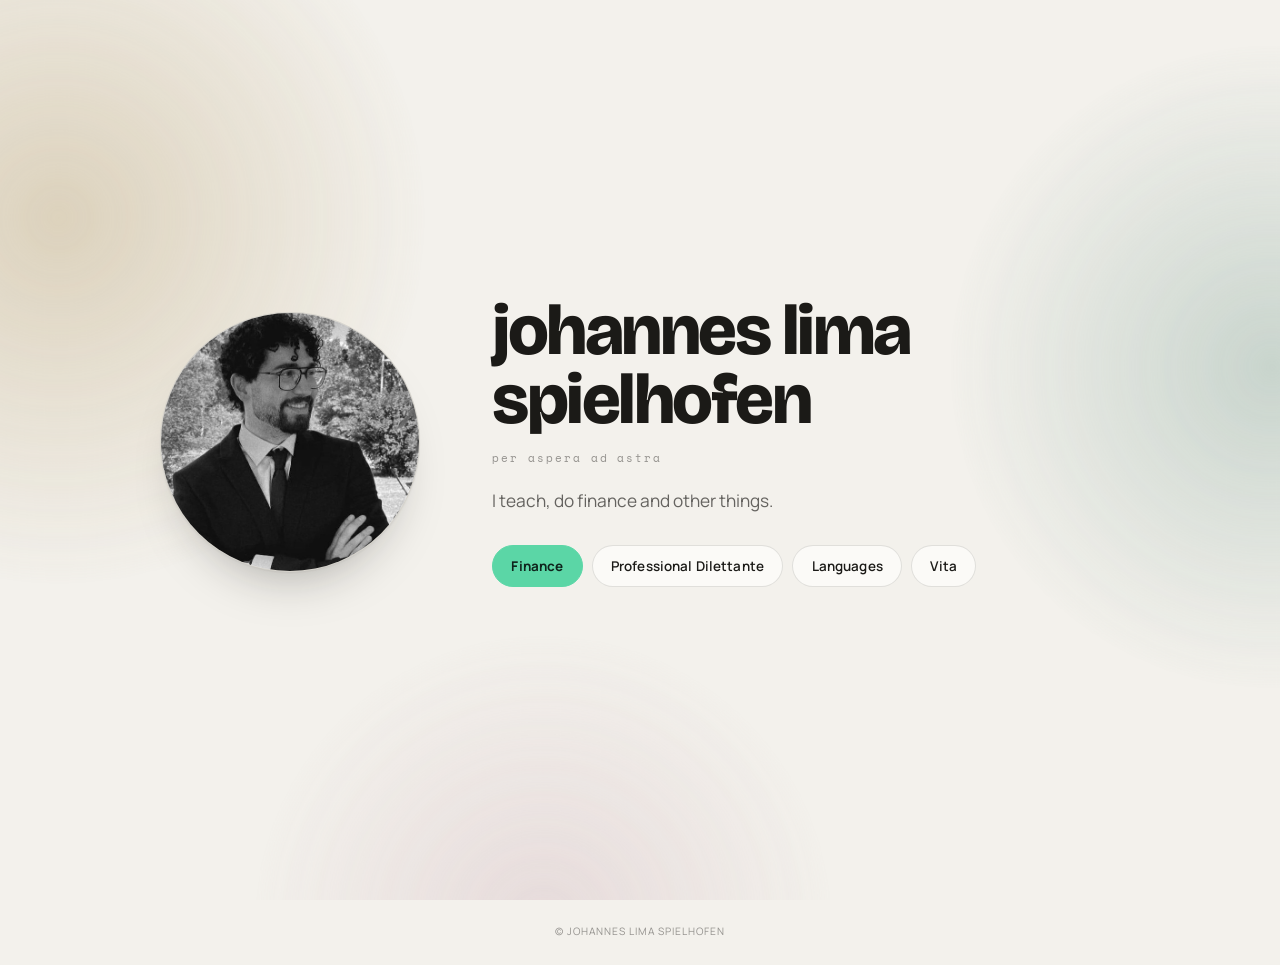
==== index.html @ 3902acfd "Version query on css/js so browsers do not serve a stale stylesheet Co-Authored-By: Claude Fable 5.1" ====
<!DOCTYPE html>
<html lang="en">
<head>
  <meta charset="UTF-8">
  <meta name="viewport" content="width=device-width, initial-scale=1.0">
  <title>Johannes Lima Spielhofen</title>
  <meta name="description" content="Johannes Lima Spielhofen — teacher, investor, translator. Live market stress monitor, current holdings, languages and CV.">
  <meta name="theme-color" content="#f3f1ec">
  <link rel="preconnect" href="https://fonts.googleapis.com">
  <link rel="preconnect" href="https://fonts.gstatic.com" crossorigin>
  <link rel="preload" as="image" href="profile.jpg">
  <link href="https://fonts.googleapis.com/css2?family=Bricolage+Grotesque:wght@800&family=Manrope:wght@400;500;600;700&family=Space+Mono:wght@400;700&display=swap" rel="stylesheet">
  <link rel="stylesheet" href="css/site.css?v=20261014c">
</head>
<body>

<!-- ═══════════════════════════════════════════════════════
     HOME
     ═══════════════════════════════════════════════════════ -->
<main class="hub-home" id="hubHome">
  <div class="drift" aria-hidden="true">
    <span class="drift-a"></span><span class="drift-b"></span><span class="drift-c"></span>
  </div>
  <div class="hub-home-inner">
    <div class="photo-wrap rise">
      <img src="profile.jpg" alt="Johannes Lima Spielhofen" width="567" height="626">
    </div>
    <div class="hub-hero">
      <h1 class="profile-name rise">Johannes Lima Spielhofen</h1>
      <div class="tagline rise">Per Aspera Ad Astra</div>
      <p class="hub-tagline rise">I teach, do finance and other things.</p>
      <nav class="hub-nav rise" aria-label="Sections">
        <a class="hub-btn" href="#finance" data-nav="sec-finance">Finance</a>
        <a class="hub-btn" href="#passion" data-nav="sec-passion">Professional Dilettante</a>
        <a class="hub-btn" href="#languages" data-nav="sec-languages">Languages</a>
        <a class="hub-btn" href="#vita" data-nav="sec-vita">Vita</a>
      </nav>
    </div>
  </div>
</main>

<!-- ═══════════════════════════════════════════════════════
     HUB CONTENT — shown after clicking a button
     ═══════════════════════════════════════════════════════ -->
<div class="hub-content" id="hubContent">
  <div class="hub-topbar">
    <button class="hub-back-btn" type="button">&#8592; Home</button>
    <div class="hub-topbar-title" id="hubTopTitle"></div>
    <nav class="hub-topbar-nav" aria-label="Sections">
      <a href="#finance" data-nav="sec-finance">Finance</a>
      <a href="#passion" data-nav="sec-passion">Dilettante</a>
      <a href="#languages" data-nav="sec-languages">Languages</a>
      <a href="#vita" data-nav="sec-vita">Vita</a>
    </nav>
  </div>

<!-- ═══════════════════════════════════════════════════════
     SECTION: FINANCE
     ═══════════════════════════════════════════════════════ -->
<div id="sec-finance" class="hub-section">
  <div class="hub-sec-hdr"><h2 class="hub-sec-title">Finance</h2></div>
  <div class="hub-sec-intro"><p id="finIntro">These are my current holdings, updated periodically. Live prices are cross-referenced from Yahoo Finance, Hyperliquid and Stooq; values are converted into a EUR book and the wheel is sized by market value, with the centre of the donut showing the running unrealised P/L.</p></div>

  <div class="fin-subnav" role="tablist">
    <button class="fin-pill active" data-view="fin-holdings" role="tab">Current Holdings</button>
    <button class="fin-pill" data-view="fin-stressboard" role="tab">Stressboard</button>
  </div>

  <div id="fin-stressboard" class="fin-view">
<div class="board-section">

  <!-- Header -->
  <div class="gp">
    <div class="hdr">
      <div class="hdr-title">Global <em>Stress</em> Monitor</div>
      <div class="hdr-r">
        <div class="yh-badge"><div class="yh-dot" id="yhDot"></div><span id="yhLabel">IDLE</span></div>
        <button class="btn" id="refreshBtn" type="button">Refresh</button>
      </div>
    </div>
    <div class="summary">
      <span class="sc" id="cC">— concern</span><span class="ss">·</span>
      <span class="sw" id="cW">— watch</span><span class="ss">·</span>
      <span class="sn" id="cN">— normal</span>
    </div>
    <div class="ev" id="evBanner">
      <div><div class="ev-name" id="evName">NEXT RELEASE</div><div class="ev-date" id="evDate">—</div></div>
      <div class="ev-cd" id="evCd">—</div>
    </div>
  </div>

  <!-- Prices + Yield Curve side by side -->
  <div class="top2">
    <div class="gp">
      <div class="sec-label">Indices & Volatility</div>
      <div class="pgrid c3">
        <div class="pcell"><div class="psym">S&amp;P 500 <span style="opacity:.5">^GSPC</span></div><div class="pval" id="p-spx">—</div><div class="pchg" id="c-spx">—</div><div class="ptime" id="t-spx">awaiting</div></div>
        <div class="pcell"><div class="psym">Dow Jones <span style="opacity:.5">^DJI</span></div><div class="pval" id="p-dji">—</div><div class="pchg" id="c-dji">—</div><div class="ptime" id="t-dji">awaiting</div></div>
        <div class="pcell"><div class="psym">VIX</div><div class="pval" id="p-vix">—</div><div class="pchg" id="c-vix">—</div><div class="ptime" id="t-vix">awaiting</div></div>
      </div>
      <div class="sec-label">Commodities & FX</div>
      <div class="pgrid c5">
        <div class="pcell"><div class="psym">WTI Crude</div><div class="pval" id="p-wti">—</div><div class="pchg" id="c-wti">—</div><div class="ptime" id="t-wti">awaiting</div></div>
        <div class="pcell"><div class="psym">Brent</div><div class="pval" id="p-brent">—</div><div class="pchg" id="c-brent">—</div><div class="ptime" id="t-brent">awaiting</div></div>
        <div class="pcell"><div class="psym">Gold</div><div class="pval" id="p-gold">—</div><div class="pchg" id="c-gold">—</div><div class="ptime" id="t-gold">awaiting</div></div>
        <div class="pcell"><div class="psym">DXY Dollar</div><div class="pval" id="p-dxy">—</div><div class="pchg" id="c-dxy">—</div><div class="ptime" id="t-dxy">awaiting</div></div>
        <div class="pcell"><div class="psym">USD/JPY</div><div class="pval" id="p-jpy">—</div><div class="pchg" id="c-jpy">—</div><div class="ptime" id="t-jpy">awaiting</div></div>
      </div>
      <div class="sec-label">Sector ETFs</div>
      <div class="pgrid c4">
        <div class="pcell"><div class="psym">XLE · Energy</div><div class="pval" id="p-xle">—</div><div class="pchg" id="c-xle">—</div><div class="ptime" id="t-xle">awaiting</div></div>
        <div class="pcell"><div class="psym">ITA · Defense</div><div class="pval" id="p-ita">—</div><div class="pchg" id="c-ita">—</div><div class="ptime" id="t-ita">awaiting</div></div>
        <div class="pcell"><div class="psym">XLP · Staples</div><div class="pval" id="p-xlp">—</div><div class="pchg" id="c-xlp">—</div><div class="ptime" id="t-xlp">awaiting</div></div>
        <div class="pcell"><div class="psym">MOO · Agri</div><div class="pval" id="p-moo">—</div><div class="pchg" id="c-moo">—</div><div class="ptime" id="t-moo">awaiting</div></div>
      </div>
    </div>

    <div class="gp">
      <div class="yc-h">
        <div><div class="yc-lbl">US Treasury Yield Curve</div><div class="yc-sub">Last 12 months · FRED daily</div></div>
        <div class="yc-sb"><div class="yc-st">10Y − 2Y SPREAD</div><div class="yc-sv" id="ycSV">—</div><div class="yc-ss" id="ycSL">loading...</div></div>
      </div>
      <div class="yc-cg">
        <div class="yc-cc">
          <div class="yc-ch"><span>2-YEAR YIELD</span><span class="yc-cv" id="y2C">—</span></div>
          <div class="yc-dc" id="y2DC">Δ today: —</div>
          <svg class="spark" id="sp2y" viewBox="0 0 200 48"><text x="100" y="28" text-anchor="middle" fill="rgba(29,29,31,.2)" font-size="10" font-family="sans-serif">loading...</text></svg>
        </div>
        <div class="yc-cc">
          <div class="yc-ch"><span>10-YEAR YIELD</span><span class="yc-cv" id="y10C">—</span></div>
          <div class="yc-dc" id="y10DC">Δ today: —</div>
          <svg class="spark" id="sp10y" viewBox="0 0 200 48"><text x="100" y="28" text-anchor="middle" fill="rgba(29,29,31,.2)" font-size="10" font-family="sans-serif">loading...</text></svg>
        </div>
      </div>
      <!-- Cross-asset stress strip: JPY · oil/SPX correlation. Both sit beneath
           the yield curve so that yield, carry-trade and risk-on/-off pressure
           can be read on one glance. -->
      <div class="yc-strip">
        <div class="yc-strip-cell"><div class="yc-strip-lbl">USD/JPY · daily Δ</div><div class="yc-strip-val" id="jpyStrip">—</div></div>
        <div class="yc-strip-cell"><div class="yc-strip-lbl">WTI vs S&amp;P 500 · 30d ρ</div><div class="yc-strip-val" id="oilSpxRho">—</div></div>
        <div class="yc-strip-cell"><div class="yc-strip-lbl">DXY · daily Δ</div><div class="yc-strip-val" id="dxyStrip">—</div></div>
      </div>
    </div>
  </div>

  <!-- ═══════════════ OIL TAB ═══════════════ -->
  <div class="oil-section">
    <div class="gp">
      <div class="oil-tab-hdr">
        <h2>Oil & <em>Energy</em> Focus</h2>
        <span class="oil-badge">LIVE</span>
        <span class="oil-badge" id="hlBadge">HYPERLIQUID</span>
      </div>

      <div class="oil-grid">
        <!-- LEFT: Benchmarks + Hyperliquid -->
        <div>
          <div class="sec-label">Exchange Futures <span style="font-weight:400;letter-spacing:.06em;font-size:.58rem">CME · NYMEX · ICE</span></div>
          <div class="pgrid c3">
            <div class="pcell"><div class="psym">CL · WTI Crude <span style="opacity:.5">NYMEX</span></div><div class="pval" id="p-o-wti">—</div><div class="pchg" id="c-o-wti">—</div><div class="ptime" id="t-o-wti">awaiting</div></div>
            <div class="pcell"><div class="psym">BZ · Brent Crude <span style="opacity:.5">ICE</span></div><div class="pval" id="p-o-brent">—</div><div class="pchg" id="c-o-brent">—</div><div class="ptime" id="t-o-brent">awaiting</div></div>
            <div class="pcell"><div class="psym">NG · Natural Gas <span style="opacity:.5">NYMEX</span></div><div class="pval" id="p-natgas">—</div><div class="pchg" id="c-natgas">—</div><div class="ptime" id="t-natgas">awaiting</div></div>
          </div>
          <div class="pgrid c3">
            <div class="pcell"><div class="psym">RB · RBOB Gasoline <span style="opacity:.5">NYMEX</span></div><div class="pval" id="p-rbob">—</div><div class="pchg" id="c-rbob">—</div><div class="ptime" id="t-rbob">awaiting</div></div>
            <div class="pcell"><div class="psym">HO · Heating Oil <span style="opacity:.5">NYMEX</span></div><div class="pval" id="p-ho">—</div><div class="pchg" id="c-ho">—</div><div class="ptime" id="t-ho">awaiting</div></div>
            <div class="pcell"><div class="psym">HH · Henry Hub <span style="opacity:.5">NYMEX</span></div><div class="pval" id="p-o-hh">—</div><div class="pchg" id="c-o-hh">—</div><div class="ptime" id="t-o-hh">awaiting</div></div>
          </div>

          <div class="sec-label">Physical Benchmarks <span style="font-weight:400;letter-spacing:.06em;font-size:.58rem">MANUAL</span></div>
          <div class="pgrid c3">
            <div class="pcell"><div class="psym">LLS · Louisiana Light Sweet</div><div class="pval"><input class="mi" id="i-lls" value="—" style="width:70px;font-size:1rem"></div><div class="ptime">enter $/bbl</div></div>
            <div class="pcell"><div class="psym">WCS · Western Canadian</div><div class="pval"><input class="mi" id="i-wcs" value="—" style="width:70px;font-size:1rem"></div><div class="ptime">enter $/bbl</div></div>
            <div class="pcell"><div class="psym">Urals Blend</div><div class="pval"><input class="mi" id="i-urals" value="—" style="width:70px;font-size:1rem"></div><div class="ptime">enter $/bbl</div></div>
          </div>

          <div class="sec-label">Hyperliquid Perps <span style="font-weight:400;letter-spacing:.06em;font-size:.58rem">24/7</span></div>
          <div class="pgrid c2">
            <div class="hl-cell" id="hl-xyzCL"><div class="hl-sym">xyz:CL · WTI PERP</div><div class="hl-row"><span class="hl-mark" id="hl-m-xyzCL">—</span><span class="hl-funding neutral" id="hl-f-xyzCL">—</span></div><div class="hl-oracle" id="hl-o-xyzCL">oracle: —</div></div>
            <div class="hl-cell" id="hl-xyzBRENT"><div class="hl-sym">xyz:BRENTOIL · BRENT PERP</div><div class="hl-row"><span class="hl-mark" id="hl-m-xyzBRENT">—</span><span class="hl-funding neutral" id="hl-f-xyzBRENT">—</span></div><div class="hl-oracle" id="hl-o-xyzBRENT">oracle: —</div></div>
            <div class="hl-cell" id="hl-kmUSOIL"><div class="hl-sym">km:USOIL · US OIL PERP</div><div class="hl-row"><span class="hl-mark" id="hl-m-kmUSOIL">—</span><span class="hl-funding neutral" id="hl-f-kmUSOIL">—</span></div><div class="hl-oracle" id="hl-o-kmUSOIL">oracle: —</div></div>
            <div class="hl-cell" id="hl-cashWTI"><div class="hl-sym">cash:WTI · WTI PERP</div><div class="hl-row"><span class="hl-mark" id="hl-m-cashWTI">—</span><span class="hl-funding neutral" id="hl-f-cashWTI">—</span></div><div class="hl-oracle" id="hl-o-cashWTI">oracle: —</div></div>
          </div>

          <div class="oil-spread">
            <span class="osp-label">WTI–Brent Spread</span>
            <span class="osp-val neutral" id="oilSpread">—</span>
          </div>
        </div>

        <!-- RIGHT: Global Energy Benchmarks -->
        <div>
          <div class="sec-label">Global Energy Benchmarks <span style="font-weight:400;letter-spacing:.06em;font-size:.58rem">MANUAL · weekly refresh</span></div>
          <div class="cl" style="margin-top:0">Renewables &amp; transition <span class="pb">manual</span></div>
          <div class="mr"><div class="md normal" id="d-cnsolar"></div><div class="mn">China · Polysilicon spot<span class="ms">$/kg · solar-grade · OPIS</span></div><div class="mrt"><input class="mi" id="i-cnsolar" value="6.2" onchange="evalManual()"/><div class="mst" id="s-cnsolar">—</div></div></div>
          <div class="mr"><div class="md normal" id="d-euwind"></div><div class="mn">EU · Offshore-wind PPA<span class="ms">€/MWh · weighted avg.</span></div><div class="mrt"><input class="mi" id="i-euwind" value="78" onchange="evalManual()"/><div class="mst" id="s-euwind">—</div></div></div>
          <div class="mr"><div class="md normal" id="d-eucarb"></div><div class="mn">EU ETS · Carbon allowance<span class="ms">€/tonne CO₂ · ICE EUA</span></div><div class="mrt"><input class="mi" id="i-eucarb" value="72" onchange="evalManual()"/><div class="mst" id="s-eucarb">—</div></div></div>
          <div class="mr"><div class="md normal" id="d-libat"></div><div class="mn">Lithium carbonate (CN)<span class="ms">RMB/tonne · battery grade</span></div><div class="mrt"><input class="mi" id="i-libat" value="78000" onchange="evalManual()"/><div class="mst" id="s-libat">—</div></div></div>

          <div class="cl">Power &amp; gas hubs <span class="pb">manual</span></div>
          <div class="mr"><div class="md normal" id="d-ttf"></div><div class="mn">TTF · Dutch nat-gas<span class="ms">€/MWh · ICE front-month</span></div><div class="mrt"><input class="mi" id="i-ttf" value="34" onchange="evalManual()"/><div class="mst" id="s-ttf">—</div></div></div>
          <div class="mr"><div class="md normal" id="d-jkm"></div><div class="mn">JKM · Asian LNG<span class="ms">$/MMBtu · Platts</span></div><div class="mrt"><input class="mi" id="i-jkm" value="11.5" onchange="evalManual()"/><div class="mst" id="s-jkm">—</div></div></div>
          <div class="mr"><div class="md normal" id="d-eupow"></div><div class="mn">EU baseload power<span class="ms">€/MWh · DE+FR avg.</span></div><div class="mrt"><input class="mi" id="i-eupow" value="92" onchange="evalManual()"/><div class="mst" id="s-eupow">—</div></div></div>
          <div class="mr"><div class="md normal" id="d-uran"></div><div class="mn">U₃O₈ · Uranium spot<span class="ms">$/lb · UxC weekly</span></div><div class="mrt"><input class="mi" id="i-uran" value="78" onchange="evalManual()"/><div class="mst" id="s-uran">—</div></div></div>
        </div>
      </div>
    </div>
  </div>

  <!-- ═══════════════ GLOBAL MACRO SNAPSHOT ═══════════════ -->
  <div class="gp">
    <div class="oil-tab-hdr">
      <h2>Global <em>Macro</em> Snapshot</h2>
      <span class="oil-badge">CPI · YIELDS · POLICY · INDEX</span>
    </div>
    <div class="macro-tbl-wrap">
      <table class="macro-tbl">
        <thead>
          <tr>
            <th>Region</th>
            <th>CPI Y/Y</th>
            <th>Policy Rate</th>
            <th>2Y Yield</th>
            <th>10Y Yield</th>
            <th>Main Index</th>
            <th>FX vs USD</th>
          </tr>
        </thead>
        <tbody>
          <tr class="mc-row mc-us">
            <td class="mc-reg"><span class="mc-flag">🇺🇸</span><span>United States</span></td>
            <td><input class="mc-i" id="mc-us-cpi" value="2.8"/></td>
            <td><input class="mc-i" id="mc-us-pol" value="4.25"/></td>
            <td><input class="mc-i" id="mc-us-2y"  value="3.95"/></td>
            <td><input class="mc-i" id="mc-us-10y" value="4.30"/></td>
            <td><input class="mc-i mc-iw" id="mc-us-idx" value="S&P 7,180"/></td>
            <td><input class="mc-i" id="mc-us-fx"  value="DXY 99.5"/></td>
          </tr>
          <tr class="mc-row mc-eu">
            <td class="mc-reg"><span class="mc-flag">🇪🇺</span><span>Eurozone</span></td>
            <td><input class="mc-i" id="mc-eu-cpi" value="2.4"/></td>
            <td><input class="mc-i mc-iw" id="mc-eu-pol" value="MRO 2.50 / DFR 2.25"/></td>
            <td><input class="mc-i" id="mc-eu-2y"  value="2.06"/></td>
            <td><input class="mc-i" id="mc-eu-10y" value="2.62"/></td>
            <td><input class="mc-i mc-iw" id="mc-eu-idx" value="DAX 19,420"/></td>
            <td><input class="mc-i" id="mc-eu-fx"  value="EUR 1.078"/></td>
          </tr>
          <tr class="mc-row mc-uk">
            <td class="mc-reg"><span class="mc-flag">🇬🇧</span><span>United Kingdom</span></td>
            <td><input class="mc-i" id="mc-uk-cpi" value="3.4"/></td>
            <td><input class="mc-i" id="mc-uk-pol" value="4.25"/></td>
            <td><input class="mc-i" id="mc-uk-2y"  value="4.18"/></td>
            <td><input class="mc-i" id="mc-uk-10y" value="4.51"/></td>
            <td><input class="mc-i mc-iw" id="mc-uk-idx" value="FTSE 8,210"/></td>
            <td><input class="mc-i" id="mc-uk-fx"  value="GBP 1.252"/></td>
          </tr>
          <tr class="mc-row mc-cn">
            <td class="mc-reg"><span class="mc-flag">🇨🇳</span><span>China</span></td>
            <td><input class="mc-i" id="mc-cn-cpi" value="0.4"/></td>
            <td><input class="mc-i mc-iw" id="mc-cn-pol" value="MLF 2.30 / 1Y LPR 3.10"/></td>
            <td><input class="mc-i" id="mc-cn-2y"  value="1.42"/></td>
            <td><input class="mc-i" id="mc-cn-10y" value="1.78"/></td>
            <td><input class="mc-i mc-iw" id="mc-cn-idx" value="CSI 300 3,890"/></td>
            <td><input class="mc-i" id="mc-cn-fx"  value="CNY 7.23"/></td>
          </tr>
          <tr class="mc-row mc-jp">
            <td class="mc-reg"><span class="mc-flag">🇯🇵</span><span>Japan</span></td>
            <td><input class="mc-i" id="mc-jp-cpi" value="2.6"/></td>
            <td><input class="mc-i" id="mc-jp-pol" value="0.50"/></td>
            <td><input class="mc-i" id="mc-jp-2y"  value="0.79"/></td>
            <td><input class="mc-i" id="mc-jp-10y" value="1.42"/></td>
            <td><input class="mc-i mc-iw" id="mc-jp-idx" value="Nikkei 38,420"/></td>
            <td><input class="mc-i" id="mc-jp-fx"  value="JPY 150.4"/></td>
          </tr>
          <tr class="mc-row mc-ru">
            <td class="mc-reg"><span class="mc-flag">🇷🇺</span><span>Russia</span></td>
            <td><input class="mc-i" id="mc-ru-cpi" value="8.7"/></td>
            <td><input class="mc-i" id="mc-ru-pol" value="21.00"/></td>
            <td><input class="mc-i" id="mc-ru-2y"  value="—"/></td>
            <td><input class="mc-i" id="mc-ru-10y" value="14.20"/></td>
            <td><input class="mc-i mc-iw" id="mc-ru-idx" value="MOEX 2,650"/></td>
            <td><input class="mc-i" id="mc-ru-fx"  value="RUB 92.1"/></td>
          </tr>
          <tr class="mc-row mc-br">
            <td class="mc-reg"><span class="mc-flag">🇧🇷</span><span>Brazil</span></td>
            <td><input class="mc-i" id="mc-br-cpi" value="4.6"/></td>
            <td><input class="mc-i mc-iw" id="mc-br-pol" value="SELIC 12.25"/></td>
            <td><input class="mc-i" id="mc-br-2y"  value="11.70"/></td>
            <td><input class="mc-i" id="mc-br-10y" value="13.40"/></td>
            <td><input class="mc-i mc-iw" id="mc-br-idx" value="Bovespa 132K"/></td>
            <td><input class="mc-i" id="mc-br-fx"  value="BRL 5.78"/></td>
          </tr>
        </tbody>
      </table>
      <div class="macro-foot">All values manually editable — click a cell to override. Policy-rate cell shows multi-rate frameworks where applicable (ECB MRO/DFR, China MLF/LPR, Brazil SELIC).</div>
    </div>
  </div>

  <!-- ═══════════════ MAG 7 + BORROWING RATES ═══════════════ -->
  <div class="top2 wide">
    <div class="gp">
      <div class="sec-label">Magnificent 7 <span style="font-weight:400;letter-spacing:.06em;font-size:.58rem">YAHOO · LIVE</span></div>
      <div class="mag7-grid" id="mag7Grid">
        <div class="mag7-cell" data-tk="AAPL"><span class="m7-tk">AAPL</span><span class="m7-px" id="m7-px-AAPL">—</span><span class="m7-chg" id="m7-chg-AAPL">—</span><svg class="m7-spk" id="m7-spk-AAPL" viewBox="0 0 80 24"></svg><span class="m7-pe">P/E <input class="m7-pe-i" id="m7-pe-AAPL" value="34"/></span></div>
        <div class="mag7-cell" data-tk="MSFT"><span class="m7-tk">MSFT</span><span class="m7-px" id="m7-px-MSFT">—</span><span class="m7-chg" id="m7-chg-MSFT">—</span><svg class="m7-spk" id="m7-spk-MSFT" viewBox="0 0 80 24"></svg><span class="m7-pe">P/E <input class="m7-pe-i" id="m7-pe-MSFT" value="36"/></span></div>
        <div class="mag7-cell" data-tk="GOOGL"><span class="m7-tk">GOOGL</span><span class="m7-px" id="m7-px-GOOGL">—</span><span class="m7-chg" id="m7-chg-GOOGL">—</span><svg class="m7-spk" id="m7-spk-GOOGL" viewBox="0 0 80 24"></svg><span class="m7-pe">P/E <input class="m7-pe-i" id="m7-pe-GOOGL" value="24"/></span></div>
        <div class="mag7-cell" data-tk="AMZN"><span class="m7-tk">AMZN</span><span class="m7-px" id="m7-px-AMZN">—</span><span class="m7-chg" id="m7-chg-AMZN">—</span><svg class="m7-spk" id="m7-spk-AMZN" viewBox="0 0 80 24"></svg><span class="m7-pe">P/E <input class="m7-pe-i" id="m7-pe-AMZN" value="40"/></span></div>
        <div class="mag7-cell" data-tk="META"><span class="m7-tk">META</span><span class="m7-px" id="m7-px-META">—</span><span class="m7-chg" id="m7-chg-META">—</span><svg class="m7-spk" id="m7-spk-META" viewBox="0 0 80 24"></svg><span class="m7-pe">P/E <input class="m7-pe-i" id="m7-pe-META" value="27"/></span></div>
        <div class="mag7-cell" data-tk="NVDA"><span class="m7-tk">NVDA</span><span class="m7-px" id="m7-px-NVDA">—</span><span class="m7-chg" id="m7-chg-NVDA">—</span><svg class="m7-spk" id="m7-spk-NVDA" viewBox="0 0 80 24"></svg><span class="m7-pe">P/E <input class="m7-pe-i" id="m7-pe-NVDA" value="50"/></span></div>
        <div class="mag7-cell" data-tk="TSLA"><span class="m7-tk">TSLA</span><span class="m7-px" id="m7-px-TSLA">—</span><span class="m7-chg" id="m7-chg-TSLA">—</span><svg class="m7-spk" id="m7-spk-TSLA" viewBox="0 0 80 24"></svg><span class="m7-pe">P/E <input class="m7-pe-i" id="m7-pe-TSLA" value="80"/></span></div>
      </div>
      <div class="m7-foot">Click a cell to view returns · 1Y avg P/E editable · sparkline = 1Y daily close</div>
    </div>

    <div class="gp">
      <div class="sec-label">Borrowing Rates <span style="font-weight:400;letter-spacing:.06em;font-size:.58rem">REAL ESTATE · CONSUMER CREDIT</span></div>
      <div class="cl" style="margin-top:0">United States <span class="pb">manual / FRED</span></div>
      <div class="mr"><div class="md loading" id="d-mort"></div><div class="mn">30Y Mortgage Rate<span class="ms">FRED: MORTGAGE30US · weekly</span></div><div class="mrt"><div class="mv loading" id="v-mort">—</div><div class="mst" id="s-mort">—</div></div></div>
      <div class="mr"><div class="md normal" id="d-ccrate"></div><div class="mn">Credit-card APR avg.<span class="ms">Manual · all-account assessed</span></div><div class="mrt"><input class="mi" id="i-ccrate" value="21.5" onchange="evalManual()"/><div class="mst" id="s-ccrate">—</div></div></div>
      <div class="mr"><div class="md normal" id="d-autoloan"></div><div class="mn">60-mo new auto loan<span class="ms">Manual · % APR avg.</span></div><div class="mrt"><input class="mi" id="i-autoloan" value="7.9" onchange="evalManual()"/><div class="mst" id="s-autoloan">—</div></div></div>

      <div class="cl">Eurozone <span class="pb">manual / ECB</span></div>
      <div class="mr"><div class="md normal" id="d-eumort"></div><div class="mn">House loan rate<span class="ms">Manual · ECB MFI new business</span></div><div class="mrt"><input class="mi" id="i-eumort" value="3.45" onchange="evalManual()"/><div class="mst" id="s-eumort">—</div></div></div>
      <div class="mr"><div class="md normal" id="d-euccrate"></div><div class="mn">Consumer-credit rate<span class="ms">Manual · ECB MFI new business</span></div><div class="mrt"><input class="mi" id="i-euccrate" value="7.9" onchange="evalManual()"/><div class="mst" id="s-euccrate">—</div></div></div>
      <div class="mr"><div class="md normal" id="d-euauto"></div><div class="mn">Vehicle-loan rate (DE)<span class="ms">Manual · % APR retail avg.</span></div><div class="mrt"><input class="mi" id="i-euauto" value="6.4" onchange="evalManual()"/><div class="mst" id="s-euauto">—</div></div></div>
    </div>
  </div>

  <!-- ═══════════════ US STRESS INDICATORS ═══════════════ -->
  <div class="gp">
    <div class="sec-label">US Stress Indicators <span style="font-weight:400;letter-spacing:.06em;font-size:.58rem">FRED · LIVE</span></div>
    <div class="us-stress-grid">
      <div class="us-stress-col">
        <div class="cl" style="margin-top:0">Labor &amp; Credit <span class="pb" id="bl">feed</span></div>
        <div class="mr"><div class="md loading" id="d-sahm"></div><div class="mn">Sahm Rule<span class="ms">FRED: SAHMREALTIME</span></div><div class="mrt"><div class="mv loading" id="v-sahm">—</div><div class="mst" id="s-sahm">—</div></div></div>
        <div class="mr"><div class="md loading" id="d-claims"></div><div class="mn">Initial Claims<span class="ms">FRED: ICSA · weekly</span></div><div class="mrt"><div class="mv loading" id="v-claims">—</div><div class="mst" id="s-claims">—</div></div></div>
        <div class="mr"><div class="md loading" id="d-hy"></div><div class="mn">HY Credit Spread<span class="ms">FRED: BAMLH0A0HYM2</span></div><div class="mrt"><div class="mv loading" id="v-hy">—</div><div class="mst" id="s-hy">—</div></div></div>
        <div class="mr"><div class="md loading" id="d-nfci"></div><div class="mn">NFCI<span class="ms">FRED: NFCI · Chicago Fed</span></div><div class="mrt"><div class="mv loading" id="v-nfci">—</div><div class="mst" id="s-nfci">—</div></div></div>
      </div>
      <div class="us-stress-col">
        <div class="cl" style="margin-top:0">Inflation &amp; Valuation <span class="pb" id="bi">feed</span></div>
        <div class="mr"><div class="md loading" id="d-cpi"></div><div class="mn">CPI Y/Y<span class="ms">FRED: CPIAUCSL · computed</span></div><div class="mrt"><div class="mv loading" id="v-cpi">—</div><div class="mst" id="s-cpi">—</div></div></div>
        <div class="mr"><div class="md loading" id="d-bei"></div><div class="mn">5Y Breakeven Inflation<span class="ms">FRED: T5YIE</span></div><div class="mrt"><div class="mv loading" id="v-bei">—</div><div class="mst" id="s-bei">—</div></div></div>
        <div class="mr"><div class="md normal" id="d-pe"></div><div class="mn">S&amp;P 500 P/E<span class="ms">Manual · trailing 12M</span></div><div class="mrt"><input class="mi" id="i-pe" value="25.2" onchange="evalManual()"/><div class="mst" id="s-pe">—</div></div></div>
        <div class="mr"><div class="md normal" id="d-mktm2"></div><div class="mn">Mkt Cap / M2<span class="ms">Manual · Buffett indicator %</span></div><div class="mrt"><input class="mi" id="i-mktm2" value="286" onchange="evalManual()"/><div class="mst" id="s-mktm2">—</div></div></div>
      </div>
    </div>
  </div>

  <div class="bfooter">
    <div class="bf-live"><div class="bf-dot"></div>FRED · Yahoo Finance (scheduled feed) · Hyperliquid (live)</div>
    <div class="bf-ts" id="ts">—</div>
  </div>

</div>
  </div><!-- /fin-stressboard -->

  <div id="fin-holdings" class="fin-view active">
    <div class="hold-wrap">
      <div class="hold-intro"><span>Composition by market value, EUR book.</span> <span id="holdLiveBadge" class="hold-live" title="click to refresh">loading…</span></div>

      <div class="hold-chart-wrap">
        <div class="hold-pie-box">
          <svg class="hold-pie" id="holdPie" viewBox="-118 -118 236 236" overflow="visible"></svg>
          <div class="hold-pie-center">
            <div class="hold-pie-center-lbl">Book P/L</div>
            <div class="hold-pie-center-val" id="holdPieCount">—</div>
            <div class="hold-pie-center-sub" id="holdPieSub">unrealised</div>
          </div>
        </div>
        <div class="hold-legend" id="holdLegend"></div>
      </div>

    </div>
  </div><!-- /fin-holdings -->
</div><!-- /sec-finance -->


<!-- ═══════════════════════════════════════════════════════
     SECTION: PROFESSIONAL DILETTANTE
     ═══════════════════════════════════════════════════════ -->
<div id="sec-passion" class="hub-section">
  <div class="hub-sec-hdr"><h2 class="hub-sec-title">Professional Dilettante</h2></div>
  <div class="hub-sec-intro"><p>Things I am currently working on completing.</p></div>
  <div class="hub-sec-body">
    <div class="hub-cards">
      <div class="hub-card">
        <h3>Building Bandwidth</h3>
        <div class="hub-card-meta">Exam English · C1, C2, IELTS, TOEFL</div>
        <p>Independent exam preparation for German-speaking candidates, built from my own way to the Cambridge C2. Opening soon. <a href="https://lima-spielhofen.com/bandwidth-web/" target="_blank" rel="noopener">Visit Bandwidth →</a></p>
      </div>
      <div class="hub-card">
        <h3>Building the Sheet Cheater App</h3>
        <div class="hub-card-meta">Piano · real-time note-to-notation</div>
        <p>Tool for piano learners that annotates sheet music from PDFs or photographs. On iOS and in the browser. <a href="https://sheetcheater.lima-spielhofen.com" target="_blank" rel="noopener">Open SheetCheater →</a></p>
      </div>
      <div class="hub-card">
        <h3>Building a property calculator</h3>
        <div class="hub-card-meta">Buy-to-let · does the rent carry the loan?</div>
        <p>Calculator for flats in Bavaria: purchase costs, several loans, tax and a 30-year projection. <a href="https://immobilienrechner.lima-spielhofen.com" target="_blank" rel="noopener">Open calculator →</a></p>
      </div>
      <div class="hub-card">
        <h3>Presenting a personal hub</h3>
        <div class="hub-card-meta">Supplying economic data and personal professional information</div>
        <p>Live data from Yahoo, FRED, Hyperliquid, Stooq.</p>
      </div>
      <div class="hub-card">
        <h3>Preparing for motorbike License A</h3>
        <div class="hub-card-meta">European Class A · unrestricted</div>
        <p>Any displacement.</p>
      </div>
      <div class="hub-card">
        <h3>Studying for the DGfM exam</h3>
        <div class="hub-card-meta">DGfM-certified mushroom expert</div>
        <p>Certified to identify foraged mushrooms for safe consumption under German food law.</p>
      </div>
      <div class="hub-card">
        <h3>Looking into German hunters' license</h3>
        <div class="hub-card-meta">German hunting license</div>
        <p>Required to pursue recreational or professional hunting in Germany.</p>
      </div>
      <div class="hub-card">
        <h3>Caring for my vegetable garden</h3>
        <div class="hub-card-meta">Unwinding and experimenting</div>
        <p>Tending different vegetables and planting calendars to wind down and experiment.</p>
      </div>
    </div>
  </div>
</div>


<!-- ═══════════════════════════════════════════════════════
     SECTION: LANGUAGES
     ═══════════════════════════════════════════════════════ -->
<div id="sec-languages" class="hub-section">
  <div class="hub-sec-hdr"><h2 class="hub-sec-title">Languages</h2></div>
  <div class="hub-sec-body">
    <div class="hub-cards">
      <div class="hub-card">
        <h3>Portuguese</h3>
        <div class="hub-card-meta">Native</div>
        <p>Mother tongue.</p>
      </div>
      <div class="hub-card">
        <h3>German</h3>
        <div class="hub-card-meta">Native</div>
        <p>Mother tongue.</p>
      </div>
      <div class="hub-card hub-card-with-cert">
        <span class="hub-card-cert" data-cert="certificates/cpe.jpg" data-cert-caption="Cambridge English — Certificate of Proficiency · Grade B · C2" tabindex="0" role="button" aria-label="View Cambridge CPE certificate">view certificate</span>
        <h3>English</h3>
        <div class="hub-card-meta">Cambridge CPE · C2</div>
        <p>Certificate of Proficiency in English from Cambridge University — the highest level in the Common European Framework of Reference.</p>
      </div>
      <div class="hub-card">
        <h3>Japanese · 日本語</h3>
        <div class="hub-card-meta">Kyushu Daigaku · B2</div>
        <p>Upper-intermediate certification from Kyushu University (九州大学) following a year of on-campus study in Fukuoka.</p>
      </div>
      <div class="hub-card">
        <h3>French</h3>
        <div class="hub-card-meta">Elementary · university coursework</div>
        <p>Conversational basics; studied at university level.</p>
      </div>
      <div class="hub-card">
        <h3>Spanish</h3>
        <div class="hub-card-meta">Elementary</div>
        <p>Conversational basics.</p>
      </div>
    </div>
  </div>
</div>


<!-- ═══════════════════════════════════════════════════════
     SECTION: VITA
     ═══════════════════════════════════════════════════════ -->
<div id="sec-vita" class="hub-section">
  <div class="hub-sec-hdr"><h2 class="hub-sec-title">Vita</h2></div>
  <div class="hub-sec-body">

    <div class="vita-hero">
      <p>Alongside a full teaching workload, I have been an active participant in global equity and cryptocurrency markets since 2017 &mdash; running a concentrated, self-directed book and spending much of my off-time on structured research across monetary policy, market microstructure and on-chain data. Away from the screen I read widely in fiction and non-fiction, listen to music across every decade, train several times a week, tend a small vegetable garden, and am enjoying a reinvigorated love for the outdoors.</p>
    </div>

    <div class="vita-group">
      <div class="vita-group-hdr">Markets &amp; independent research</div>
      <div class="vita-entry">
        <div class="vita-entry-date">2017 – present</div>
        <div>
          <h4>Self-directed investor &middot; equities &amp; digital assets</h4>
          <div class="vita-entry-inst">Personal book</div>
          <p>Concentrated, long-biased portfolio across US/EU equities, ETFs, precious metals and digital assets. Daily research across monetary policy, earnings, on-chain data and derivatives flow.</p>
        </div>
      </div>
    </div>

    <div class="vita-group">
      <div class="vita-group-hdr">Professional experience</div>
      <div class="vita-entry">
        <div class="vita-entry-date">Sept 2023 – present</div>
        <div>
          <h4>Teacher</h4>
          <div class="vita-entry-inst">Bavarian State Government &middot; FOS/BOS</div>
          <p>English, Economics and Political Science. Gymnasium first, now at a Berufliche Oberschule (FOS/BOS).</p>
        </div>
      </div>
      <div class="vita-entry">
        <div class="vita-entry-date">Feb 2021 – Aug 2023</div>
        <div>
          <h4>Translator &amp; subtitler</h4>
          <div class="vita-entry-inst">TV1 GmbH &middot; self-employed</div>
          <p>German subtitles for live and archival Deutscher Bundestag sessions; film and TV subtitling for clients including Netflix and Sony.</p>
        </div>
      </div>
    </div>

    <div class="vita-group">
      <div class="vita-group-hdr">Educational background</div>
      <div class="vita-entry">
        <div class="vita-entry-date">Oct 2016 – Sept 2022</div>
        <div>
          <h4>English &amp; Economics</h4>
          <div class="vita-entry-inst">Ludwig-Maximilians-Universität München</div>
          <p>Teacher-training programme, Referendariat at a Gymnasium; full year abroad at Kyushu University (九州大学), Fukuoka.</p>
        </div>
      </div>
      <div class="vita-entry">
        <div class="vita-entry-date">Oct 2022 – Oct 2023</div>
        <div>
          <h4>Political Science</h4>
          <div class="vita-entry-inst">Ludwig-Maximilians-Universität München</div>
          <p>Added as a third teaching subject.</p>
        </div>
      </div>
    </div>

  </div>
</div>
</div><!-- /hub-content -->

<footer>© Johannes Lima Spielhofen</footer>

<!-- Certificate lightbox — populated by [data-cert] handlers in the script block -->
<div id="certModal" class="cert-modal" role="dialog" aria-modal="true" aria-hidden="true">
  <div class="cert-modal-inner">
    <button id="certModalClose" class="cert-modal-close" aria-label="Close">×</button>
    <img id="certModalImg" alt="" />
    <div id="certModalCaption" class="cert-modal-caption"></div>
  </div>
</div>

<!-- Mag 7 chart modal — opens on cell click with timeframe selector -->
<div id="m7Modal" class="m7-modal" role="dialog" aria-modal="true" aria-hidden="true">
  <div class="m7-modal-inner">
    <button id="m7ModalClose" class="m7-modal-close" aria-label="Close">×</button>
    <div class="m7-modal-hdr">
      <div>
        <span class="m7-modal-tk" id="m7ModalTk">—</span>
        <div class="m7-modal-meta" id="m7ModalMeta">—</div>
      </div>
      <div class="m7-modal-px" id="m7ModalPx">—</div>
    </div>
    <div class="m7-tf" id="m7ModalTf">
      <button class="m7-tf-btn" data-r="1d">1D</button>
      <button class="m7-tf-btn" data-r="5d">1W</button>
      <button class="m7-tf-btn" data-r="1mo">1M</button>
      <button class="m7-tf-btn active" data-r="1y">1Y</button>
      <button class="m7-tf-btn" data-r="5y">5Y</button>
      <button class="m7-tf-btn" data-r="10y">10Y</button>
    </div>
    <div class="m7-chart-wrap">
      <svg id="m7Chart" class="m7-chart-svg" viewBox="0 0 800 360" preserveAspectRatio="none"></svg>
      <div id="m7ChartLoader" class="m7-chart-loader" style="display:none">loading…</div>
    </div>
    <div class="m7-stats">
      <div class="m7-stat"><div class="m7-stat-l">Period return</div><div class="m7-stat-v" id="m7StatRet">—</div></div>
      <div class="m7-stat"><div class="m7-stat-l">High</div><div class="m7-stat-v" id="m7StatHi">—</div></div>
      <div class="m7-stat"><div class="m7-stat-l">Low</div><div class="m7-stat-v" id="m7StatLo">—</div></div>
      <div class="m7-stat"><div class="m7-stat-l">P/E (ttm)</div><div class="m7-stat-v" id="m7StatPe">—</div></div>
    </div>
  </div>
</div>

<script src="js/feed.js?v=20261014c"></script>
<script src="js/nav.js?v=20261014c"></script>
<script src="js/holdings.js?v=20261014c"></script>
<script src="js/stressboard.js?v=20261014c"></script>
</body>
</html>
---- css/site.css ----
/* ─────────────────────────────────────────────────────────────
   lima-spielhofen.com — stylesheet
   One light, paper-toned scheme for the whole site. Surfaces are
   flat with hairline borders; no backdrop blur, no particle canvas,
   no floating orbs — those were the main cost on load and the main
   reason the old design read as "generated".
   ───────────────────────────────────────────────────────────── */
:root{
  /* Palette and type from the Bandwidth "Mint" kit (docs/brand.md in the exam-trainer repo) */
  --bg:#f3f1ec;
  --surface:#fbfaf7;
  --surface-2:#f0ede6;
  --surface-3:#e7e3da;
  --line:rgba(27,26,23,.12);
  --line-2:rgba(27,26,23,.07);
  --ink:#1b1a17;
  --ink-2:rgba(27,26,23,.66);
  --ink-3:rgba(27,26,23,.44);
  --accent:#0a7a7a;
  --green:#0e8a5f;  --green-soft:#5bd6a6;
  --yellow:#a8670f; --yellow-soft:#e9b867;
  --red:#b4403a;    --red-soft:#ef9690;
  --serif:'Bricolage Grotesque','Manrope',system-ui,sans-serif; /* display face; the variable name is historical */
  --sans:'Manrope',system-ui,-apple-system,'Segoe UI',sans-serif;
  --mono:'Space Mono',ui-monospace,Menlo,Consolas,monospace;
  --radius:16px; --radius-sm:10px;
  --shadow:0 1px 2px rgba(27,26,23,.04),0 10px 30px -18px rgba(27,26,23,.18);
  --photo:260px;
  /* legacy aliases still referenced by the stressboard rules */
  --text-main:var(--ink); --text-sub:var(--ink-2); --text-dim:var(--ink-3);
  --glass:var(--surface); --glass-border:var(--line);
}

*{box-sizing:border-box;margin:0;padding:0}
html{background:var(--bg);color:var(--ink);-webkit-text-size-adjust:100%}
body{
  font-family:var(--sans);font-size:15px;line-height:1.5;
  background:var(--bg);color:var(--ink);
  -webkit-font-smoothing:antialiased;-moz-osx-font-smoothing:grayscale;
  min-height:100vh;
}
a{color:inherit}
button,input{font:inherit;color:inherit}
::selection{background:rgba(46,92,76,.18)}

/* ═══════════════════════════════════════
   HOME
   ═══════════════════════════════════════ */
.hub-home{
  min-height:100vh;display:flex;align-items:center;justify-content:center;
  padding:4rem 1.5rem 5rem;transition:opacity .2s ease;position:relative;overflow:hidden;
}
.hub-home.hidden{opacity:0;pointer-events:none}
.hub-home-inner{
  display:grid;grid-template-columns:auto 1fr;gap:clamp(2rem,6vw,4.5rem);
  align-items:center;max-width:960px;width:100%;position:relative;z-index:1;
}

/* Drifting colour fields behind the home. Pre-blurred radial gradients moved
   with transforms only — no filter:blur, no canvas, so it stays cheap. */
.drift{position:absolute;inset:-20%;pointer-events:none;z-index:0}
.drift span{
  position:absolute;border-radius:50%;will-change:transform;
  background:radial-gradient(circle at 50% 50%,var(--c) 0%,transparent 62%);
  opacity:.9;
}
.drift-a{--c:rgba(197,178,140,.55);width:66vmax;height:66vmax;left:-6%;top:-2%;animation:drift-a 38s ease-in-out infinite alternate}
.drift-b{--c:rgba(150,178,168,.50);width:58vmax;height:58vmax;right:-6%;top:14%;animation:drift-b 46s ease-in-out infinite alternate}
.drift-c{--c:rgba(214,190,196,.48);width:52vmax;height:52vmax;left:26%;bottom:-14%;animation:drift-c 52s ease-in-out infinite alternate}
@keyframes drift-a{from{transform:translate3d(0,0,0) scale(1)}to{transform:translate3d(9vw,7vh,0) scale(1.12)}}
@keyframes drift-b{from{transform:translate3d(0,0,0) scale(1.08)}to{transform:translate3d(-8vw,-9vh,0) scale(.96)}}
@keyframes drift-c{from{transform:translate3d(0,0,0) scale(.98)}to{transform:translate3d(-6vw,-10vh,0) scale(1.1)}}

/* Photo hovers; its shadow breathes with it. */
.photo-wrap{
  width:var(--photo);height:var(--photo);border-radius:50%;overflow:hidden;
  border:1px solid var(--line);background:var(--surface-2);
  box-shadow:0 1px 2px rgba(27,26,23,.05),0 30px 50px -28px rgba(27,26,23,.35);
  animation:hover-photo 7s ease-in-out infinite;
}
@keyframes hover-photo{
  0%,100%{translate:0 0;box-shadow:0 1px 2px rgba(27,26,23,.05),0 30px 50px -28px rgba(27,26,23,.35)}
  50%{translate:0 -9px;box-shadow:0 1px 2px rgba(27,26,23,.04),0 44px 60px -30px rgba(27,26,23,.28)}
}
.photo-wrap img{width:100%;height:100%;object-fit:cover;display:block}

/* Staggered entrance on first paint */
.hub-home .rise{opacity:0;animation:rise .9s cubic-bezier(.2,.7,.2,1) forwards}
.hub-home .rise:nth-child(1){animation-delay:.05s}
.hub-home .rise:nth-child(2){animation-delay:.18s}
.hub-home .rise:nth-child(3){animation-delay:.30s}
.hub-home .rise:nth-child(4){animation-delay:.42s}
.hub-home .photo-wrap.rise{animation:rise .9s cubic-bezier(.2,.7,.2,1) forwards,hover-photo 7s ease-in-out 1s infinite}
@keyframes rise{from{opacity:0;translate:0 14px}to{opacity:1;translate:0 0}}
.profile-name{
  font-family:var(--serif);font-weight:800;line-height:.98;letter-spacing:-.035em;text-transform:lowercase;
  font-size:clamp(2.6rem,6vw,4.4rem);
}
.tagline{
  margin-top:.9rem;font-family:var(--mono);font-size:.68rem;letter-spacing:.18em;text-transform:lowercase;color:var(--ink-3);
}
.hub-tagline{margin-top:1.3rem;font-size:1.08rem;line-height:1.6;color:var(--ink-2);max-width:40ch}
.hub-nav{display:flex;flex-wrap:wrap;gap:.55rem;margin-top:1.9rem}
.hub-btn{
  display:inline-flex;align-items:center;padding:.62rem 1.15rem;border-radius:999px;
  border:1px solid var(--line);background:var(--surface);text-decoration:none;
  font-size:.84rem;font-weight:600;letter-spacing:.01em;color:var(--ink);
  transition:border-color .15s ease,background .15s ease,transform .15s ease;
}
.hub-btn[data-nav="sec-finance"]{background:#5bd6a6;border-color:#5bd6a6;color:#0f241c;font-weight:700}
.hub-btn:hover{border-color:var(--ink);background:#fff;transform:translateY(-2px);box-shadow:0 10px 22px -14px rgba(15,36,28,.4)}
.hub-btn:hover{border-color:#0ea5a5;background:#fff}
.hub-btn[data-nav="sec-finance"]:hover{background:#3ec993;border-color:#3ec993;color:#0f241c}
.hub-btn:active{transform:translateY(0);box-shadow:none}

footer{
  text-align:center;padding:1.5rem 1rem 1.6rem;font-size:.64rem;letter-spacing:.1em;
  text-transform:uppercase;color:var(--ink-3);
}
.hub-home+footer{position:fixed;bottom:0;left:0;right:0;pointer-events:none}
body.viewing .hub-home+footer{position:static}

/* ═══════════════════════════════════════
   CONTENT VIEW (sections)
   ═══════════════════════════════════════ */
.hub-content{display:none;position:relative;min-height:100vh;padding-top:3.4rem;opacity:0;transition:opacity .2s ease}
.hub-content.active{display:block;opacity:1}
.hub-topbar{
  position:fixed;top:0;left:0;right:0;z-index:50;display:flex;align-items:center;gap:.9rem;
  padding:.55rem 1.4rem;background:rgba(243,241,236,.92);border-bottom:1px solid var(--line-2);
}
@supports (backdrop-filter:blur(8px)){.hub-topbar{backdrop-filter:blur(8px)}}
.hub-back-btn{
  display:inline-flex;align-items:center;gap:.35rem;font-size:.74rem;font-weight:500;
  padding:.35rem .8rem;border-radius:999px;border:1px solid var(--line);background:var(--surface);cursor:pointer;
}
.hub-back-btn:hover{border-color:var(--ink)}
.hub-topbar-title{font-family:var(--serif);font-size:1.05rem;font-weight:800;letter-spacing:-.03em;text-transform:lowercase}
.hub-topbar-nav{margin-left:auto;display:flex;gap:.15rem}
.hub-topbar-nav a{font-size:.72rem;color:var(--ink-3);text-decoration:none;padding:.3rem .55rem;border-radius:6px}
.hub-topbar-nav a:hover{color:var(--ink);background:var(--surface-2)}
.hub-topbar-nav a.current{color:var(--ink);font-weight:500}

.hub-section{display:none}
.hub-section.active{display:block}
.wrap{max-width:1120px;width:94vw;margin:0 auto}
.hub-sec-hdr{max-width:1120px;width:94vw;margin:0 auto;padding:2.6rem 0 .3rem}
.hub-sec-title{font-family:var(--serif);font-weight:800;letter-spacing:-.035em;text-transform:lowercase;font-size:clamp(2rem,4vw,2.8rem);line-height:1.05}
.hub-sec-intro{max-width:1120px;width:94vw;margin:0 auto;padding:.4rem 0 1.4rem}
.hub-sec-intro p{font-size:.98rem;line-height:1.65;color:var(--ink-2);max-width:64ch}
.hub-sec-body{max-width:1120px;width:94vw;margin:0 auto;padding-bottom:4rem}

/* Card list (Dilettante / Languages) */
.hub-cards{display:grid;grid-template-columns:repeat(auto-fill,minmax(300px,1fr));gap:.9rem;max-width:960px}
.hub-card{
  position:relative;background:var(--surface);border:1px solid var(--line);border-radius:var(--radius);
  box-shadow:var(--shadow);padding:1.4rem 1.5rem 1.35rem;
}
.hub-card h3{font-family:var(--serif);font-size:1.4rem;font-weight:800;letter-spacing:-.03em;line-height:1.15;margin-bottom:.15rem}
.hub-card-meta{font-size:.7rem;font-weight:500;letter-spacing:.1em;text-transform:uppercase;color:var(--ink-3);margin-bottom:.6rem}
.hub-card p{font-size:.92rem;line-height:1.6;color:var(--ink-2)}
.hub-card-with-cert{padding-right:1.5rem}
.hub-card-cert{
  position:absolute;top:1rem;right:1.1rem;font-size:.6rem;font-weight:600;letter-spacing:.12em;
  text-transform:uppercase;padding:.25rem .6rem;border-radius:999px;border:1px solid var(--line);
  background:var(--surface-2);cursor:pointer;color:var(--ink-2);
}
.hub-card-cert:hover{border-color:var(--ink);color:var(--ink)}

/* Vita */
.vita-hero{max-width:820px;margin:0 0 2.2rem;padding:1.6rem 1.8rem;background:var(--surface);border:1px solid var(--line);border-radius:var(--radius);box-shadow:var(--shadow)}
.vita-hero p{font-family:var(--serif);font-size:1.18rem;line-height:1.6;color:var(--ink-2)}
.vita-group{max-width:820px;margin:0 0 2rem}
.vita-group-hdr{font-size:.68rem;font-weight:600;letter-spacing:.2em;text-transform:uppercase;color:var(--ink-3);margin:0 0 .8rem .2rem}
.vita-entry{
  display:grid;grid-template-columns:150px 1fr;gap:1.6rem;padding:1.2rem 1.6rem;
  background:var(--surface);border:1px solid var(--line);border-radius:var(--radius);box-shadow:var(--shadow);margin-bottom:.7rem;
}
.vita-entry-date{font-size:.72rem;font-weight:500;letter-spacing:.06em;text-transform:uppercase;color:var(--ink-3);padding-top:.35rem;white-space:nowrap}
.vita-entry h4{font-family:var(--serif);font-size:1.25rem;font-weight:800;letter-spacing:-.03em;line-height:1.15}
.vita-entry-inst{font-size:.78rem;color:var(--ink-3);margin:.15rem 0 .4rem}
.vita-entry p{font-size:.92rem;line-height:1.6;color:var(--ink-2)}

/* Certificate lightbox */
.cert-modal{position:fixed;inset:0;background:rgba(27,26,23,.86);display:flex;align-items:center;justify-content:center;z-index:10000;opacity:0;pointer-events:none;transition:opacity .2s ease;padding:2rem}
.cert-modal.active{opacity:1;pointer-events:auto}
.cert-modal-inner{position:relative;max-width:min(900px,92vw);max-height:92vh}
.cert-modal img{display:block;max-width:100%;max-height:88vh;width:auto;height:auto;border-radius:8px;background:#fff;box-shadow:0 24px 80px rgba(0,0,0,.5)}
.cert-modal-close{position:absolute;top:-2.4rem;right:-.2rem;background:transparent;border:none;color:rgba(255,255,255,.85);font-size:2rem;font-weight:300;line-height:1;cursor:pointer;padding:.2rem .6rem}
.cert-modal-caption{position:absolute;bottom:-2.2rem;left:0;right:0;text-align:center;color:rgba(255,255,255,.75);font-size:.7rem;letter-spacing:.1em;text-transform:uppercase}

/* ═══════════════════════════════════════
   FINANCE — sub-nav + holdings
   ═══════════════════════════════════════ */
.fin-subnav{max-width:1120px;width:94vw;margin:0 auto 1.2rem;display:flex;gap:.3rem;padding:.25rem;width:fit-content;background:var(--surface-2);border:1px solid var(--line-2);border-radius:999px}
.fin-pill{font-size:.74rem;font-weight:500;letter-spacing:.04em;background:transparent;border:none;color:var(--ink-2);padding:.45rem 1rem;border-radius:999px;cursor:pointer;transition:background .15s ease,color .15s ease}
.fin-pill:hover{color:var(--ink)}
.fin-pill.active{background:var(--surface);color:var(--ink);box-shadow:0 1px 2px rgba(27,26,23,.08)}
.fin-view{display:none}.fin-view.active{display:block}

.hold-wrap{max-width:960px;width:94vw;margin:0 auto;padding-bottom:3rem}
.hold-intro{font-size:.9rem;color:var(--ink-2);margin-bottom:1.2rem;display:flex;align-items:center;gap:.6rem;flex-wrap:wrap}
.hold-live{display:inline-block;padding:2px 9px;border-radius:999px;background:var(--surface-2);border:1px solid var(--line);font-size:.6rem;font-weight:600;letter-spacing:.1em;text-transform:uppercase;color:var(--ink-2)}
.hold-live.on{background:rgba(44,122,75,.1);border-color:rgba(44,122,75,.3);color:var(--green)}
.hold-live.off{background:rgba(177,58,44,.08);border-color:rgba(177,58,44,.3);color:var(--red)}
.hold-chart-wrap{
  background:var(--surface);border:1px solid var(--line);border-radius:var(--radius);box-shadow:var(--shadow);
  padding:1.6rem 1.8rem;margin-bottom:1.2rem;display:grid;grid-template-columns:270px 1fr;gap:2rem;align-items:center;
}
.hold-pie-box{position:relative;width:250px;height:250px;margin:0 auto}
.hold-pie{width:100%;height:100%;transform:rotate(-90deg);overflow:visible}
.hold-pie-slice{transition:opacity .15s ease;cursor:pointer}
.hold-pie:hover .hold-pie-slice{opacity:.55}
.hold-pie .hold-pie-slice:hover{opacity:1}
.hold-pie-center{position:absolute;inset:0;display:flex;flex-direction:column;align-items:center;justify-content:center;pointer-events:none}
.hold-pie-center-lbl{font-size:.58rem;font-weight:600;letter-spacing:.18em;text-transform:uppercase;color:var(--ink-3)}
.hold-pie-center-val{font-family:var(--serif);font-size:1.9rem;font-weight:800;letter-spacing:-.03em;margin-top:.05rem;font-variant-numeric:tabular-nums}
.hold-pie-center-sub{font-size:.6rem;letter-spacing:.1em;text-transform:uppercase;color:var(--ink-3);margin-top:.2rem}
.hold-legend{display:flex;flex-direction:column;gap:.15rem}
.hold-legend-item{display:grid;grid-template-columns:12px 1fr auto auto;gap:.7rem;align-items:center;padding:.38rem .55rem;border-radius:8px;transition:background .15s ease}
.hold-legend-item:hover{background:var(--surface-2)}
.hold-legend-sw{width:10px;height:10px;border-radius:3px}
.hold-legend-name{font-size:.84rem;display:flex;align-items:baseline;gap:.5rem;flex-wrap:wrap;color:var(--ink)}
.hold-legend-name strong{font-weight:600}
.hold-legend-sub{font-size:.68rem;color:var(--ink-3)}
.hold-legend-gain{font-family:var(--mono);font-size:.74rem;font-weight:700;font-variant-numeric:tabular-nums;min-width:56px;text-align:right}
.hold-legend-pct{font-family:var(--mono);font-size:.82rem;font-weight:700;font-variant-numeric:tabular-nums;min-width:48px;text-align:right}
.up{color:var(--green)}.down{color:var(--red)}.muted{color:var(--ink-3)}

.hold-cards{display:grid;grid-template-columns:repeat(auto-fill,minmax(420px,1fr));gap:.8rem}
.hold-card{background:var(--surface);border:1px solid var(--line);border-radius:var(--radius);box-shadow:var(--shadow);padding:1.1rem 1.3rem}
.hold-card-hdr{display:flex;align-items:baseline;justify-content:space-between;gap:1rem;margin-bottom:.35rem;flex-wrap:wrap}
.hold-card-t{display:flex;align-items:baseline;gap:.6rem;flex-wrap:wrap}
.hold-card-tick{font-size:1rem;font-weight:600;letter-spacing:.02em}
.hold-card-name{font-family:var(--serif);font-size:1.05rem;color:var(--ink-2);font-style:italic}
.hold-card-tag{font-size:.58rem;font-weight:600;letter-spacing:.12em;text-transform:uppercase;color:var(--ink-3);border:1px solid var(--line);border-radius:999px;padding:1px 7px}
.hold-card-r{display:flex;align-items:baseline;gap:.7rem}
.hold-card-gain{font-size:.78rem;font-weight:600;font-variant-numeric:tabular-nums}
.hold-card-pct{font-size:.92rem;font-weight:600;font-variant-numeric:tabular-nums}
.hold-card-thesis{font-size:.88rem;line-height:1.6;color:var(--ink-2)}

/* ═══════════════════════════════════════
   STRESSBOARD (data dashboard)
   ═══════════════════════════════════════ */
.board-section{max-width:1120px;width:94vw;margin:0 auto;padding:0 0 4rem}
.gp{background:var(--surface);border:1px solid var(--line);border-radius:var(--radius);box-shadow:var(--shadow);padding:1.1rem 1.3rem;margin-bottom:.9rem}

.hdr{display:flex;align-items:center;justify-content:space-between;flex-wrap:wrap;gap:.5rem;margin-bottom:.5rem}
.hdr-title{font-family:var(--serif);font-size:1.4rem;font-weight:800;letter-spacing:-.03em;text-transform:lowercase}
.hdr-title em{font-style:normal;color:var(--red)}
.hdr-r{display:flex;gap:.6rem;align-items:center}
.yh-badge{font-size:.62rem;color:var(--ink-3);display:flex;align-items:center;gap:5px;letter-spacing:.08em}
.yh-dot{width:7px;height:7px;border-radius:50%;background:var(--ink-3);flex-shrink:0}
.yh-dot.live{background:var(--green);animation:pdot 2s infinite}
.yh-dot.stale{background:var(--yellow)}.yh-dot.err{background:var(--red)}
@keyframes pdot{0%,100%{opacity:1}50%{opacity:.3}}
.btn{font-size:.68rem;font-weight:600;letter-spacing:.08em;text-transform:uppercase;background:var(--surface-2);border:1px solid var(--line);color:var(--ink-2);padding:5px 12px;border-radius:999px;cursor:pointer;transition:all .15s}
.btn:hover{border-color:var(--ink);color:var(--ink)}.btn:disabled{opacity:.4;cursor:default}

.summary{display:flex;gap:.8rem;font-size:.78rem;font-weight:600;letter-spacing:.04em;margin-bottom:.5rem;flex-wrap:wrap}
.sc{color:var(--red)}.sw{color:var(--yellow)}.sn{color:var(--green)}.ss{color:var(--ink-3);font-weight:400}

.ev{display:flex;justify-content:space-between;align-items:center;background:var(--surface-2);border:1px solid var(--line-2);border-radius:var(--radius-sm);padding:.45rem .9rem}
.ev.imm{border-color:var(--yellow-soft)}.ev.live{border-color:var(--red-soft);animation:bflash .6s infinite}
@keyframes bflash{0%,100%{opacity:1}50%{opacity:.5}}
.ev-name{font-size:.68rem;font-weight:600;letter-spacing:.12em;color:var(--ink-2)}
.ev-name.imm{color:var(--yellow)}.ev-name.live{color:var(--red)}
.ev-date{font-size:.62rem;color:var(--ink-3)}
.ev-cd{font-size:.82rem;font-weight:600}
.ev-cd.imm{color:var(--yellow)}.ev-cd.live{color:var(--red)}

.sec-label{font-size:.64rem;font-weight:600;letter-spacing:.16em;color:var(--ink-3);text-transform:uppercase;margin-bottom:.4rem;display:flex;justify-content:space-between}
.pgrid{display:grid;gap:1px;background:var(--line-2);border:1px solid var(--line-2);border-radius:var(--radius-sm);overflow:hidden;margin-bottom:.75rem}
.pgrid.c2{grid-template-columns:repeat(2,1fr)}.pgrid.c3{grid-template-columns:repeat(3,1fr)}
.pgrid.c4{grid-template-columns:repeat(4,1fr)}.pgrid.c5{grid-template-columns:repeat(5,1fr)}
.pcell,.hl-cell{background:var(--surface);padding:.5rem .7rem;min-width:0}
.psym{font-size:.6rem;font-weight:600;letter-spacing:.08em;color:var(--ink-3);margin-bottom:1px;white-space:nowrap;overflow:hidden;text-overflow:ellipsis}
.pval{font-family:var(--mono);font-size:1rem;font-weight:700;font-variant-numeric:tabular-nums;transition:color .3s}
.pval.up{color:var(--green)}.pval.down{color:var(--red)}
.pchg{font-size:.62rem;color:var(--ink-3)}.pchg.up{color:var(--green)}.pchg.down{color:var(--red)}
.ptime{font-size:.58rem;color:var(--ink-3);opacity:.7;margin-top:1px}
.pstale{font-size:.58rem;color:var(--yellow);font-weight:600}
@keyframes tick{from{opacity:.4}to{opacity:1}}.tick-f{animation:tick .2s ease}

.top2{display:grid;grid-template-columns:1fr 1fr;gap:.9rem;margin-bottom:.9rem}
.top2 .gp{margin-bottom:0;min-width:0}
.top2.wide{grid-template-columns:3fr 2fr}

/* Yield curve */
.yc-h{display:flex;justify-content:space-between;align-items:flex-start;margin-bottom:.5rem}
.yc-lbl{font-size:.64rem;font-weight:600;letter-spacing:.14em;color:var(--ink-3);text-transform:uppercase}
.yc-sub{font-size:.6rem;color:var(--ink-3);margin-top:1px}
.yc-sb{text-align:right}.yc-st{font-size:.6rem;color:var(--ink-3);letter-spacing:.06em}
.yc-sv{font-family:var(--mono);font-size:1.25rem;font-weight:700;font-variant-numeric:tabular-nums}
.yc-sv.inv{color:var(--red)}.yc-sv.flat{color:var(--yellow)}.yc-sv.ok{color:var(--green)}
.yc-ss{font-size:.58rem;color:var(--ink-3)}
.yc-cg{display:grid;grid-template-columns:1fr 1fr;gap:1px;background:var(--line-2);border:1px solid var(--line-2);border-radius:var(--radius-sm);overflow:hidden}
.yc-cc{background:var(--surface);padding:.5rem}
.yc-ch{font-size:.6rem;font-weight:600;letter-spacing:.08em;color:var(--ink-3);display:flex;justify-content:space-between;margin-bottom:3px}
.yc-cv{font-size:.88rem;font-weight:600;font-variant-numeric:tabular-nums}
.yc-cv.rising{color:var(--red)}.yc-cv.falling{color:var(--green)}
.yc-dc{font-size:.62rem;font-weight:500;letter-spacing:.04em;color:var(--ink-3);font-variant-numeric:tabular-nums;margin-bottom:2px}
.yc-dc.up{color:var(--red)}.yc-dc.down{color:var(--green)}
.yc-dc.shock{color:#fff;background:var(--red);padding:1px 6px;border-radius:6px;letter-spacing:.08em;text-transform:uppercase;display:inline-block;font-weight:600}
.yc-strip{display:grid;grid-template-columns:repeat(3,1fr);gap:1px;background:var(--line-2);border:1px solid var(--line-2);border-radius:var(--radius-sm);overflow:hidden;margin-top:.5rem}
.yc-strip-cell{background:var(--surface);padding:.4rem .5rem}
.yc-strip-lbl{font-size:.55rem;font-weight:600;letter-spacing:.1em;color:var(--ink-3);text-transform:uppercase}
.yc-strip-val{font-size:.78rem;font-weight:600;font-variant-numeric:tabular-nums;margin-top:1px}
.yc-strip-val.up{color:var(--red)}.yc-strip-val.down{color:var(--green)}
svg.spark{width:100%;height:44px;overflow:visible}
.spark-line{fill:none;stroke-width:1.5px;stroke-linecap:round;stroke-linejoin:round}
.spark-area{opacity:.1}.spark-dot{r:2.5px}
.spark-zero{stroke:var(--line);stroke-width:1px;stroke-dasharray:3,3}

/* Metric rows */
.cl{font-size:.62rem;font-weight:600;letter-spacing:.16em;color:var(--ink-3);text-transform:uppercase;padding-bottom:.2rem;margin:.75rem 0 .25rem;border-bottom:1px solid var(--line-2);display:flex;justify-content:space-between}
.cl:first-child{margin-top:0}
.pb{font-weight:400}.pb.fast{color:var(--yellow)}
.mr{display:flex;align-items:center;padding:4px 0;gap:.55rem;border-bottom:1px solid var(--line-2)}
.mr:last-child{border-bottom:none}
.md{width:8px;height:8px;flex-shrink:0;border-radius:2px;border:1px solid currentColor}
.md.concern{color:var(--red);background:var(--red)}.md.watch{color:var(--yellow);background:var(--yellow)}
.md.normal{color:var(--green);background:var(--green)}.md.loading{color:var(--ink-3);background:transparent;animation:pdot 1s infinite}
.mn{font-size:.8rem;flex:1}.ms{font-size:.6rem;color:var(--ink-3);display:block}
.mrt{display:flex;align-items:center;gap:.4rem}
.mv{font-family:var(--mono);font-size:.82rem;font-weight:700;min-width:55px;text-align:right;font-variant-numeric:tabular-nums}
.mv.concern{color:var(--red)}.mv.watch{color:var(--yellow)}.mv.normal{color:var(--green)}.mv.loading{color:var(--ink-3)}
.mst{font-size:.64rem;color:var(--ink-3);min-width:80px;text-align:right}
.mi{background:transparent;border:none;border-bottom:1px dashed var(--line);font-size:.85rem;font-weight:600;color:var(--green);width:55px;text-align:right;outline:none;padding:1px 2px}
.mi:focus{border-bottom-color:var(--ink)}

/* Oil */
.oil-section{margin-bottom:.9rem}
.oil-section .gp{margin-bottom:0}
.oil-tab-hdr{display:flex;align-items:center;gap:.6rem;margin-bottom:.6rem}
.oil-tab-hdr h2{font-family:var(--serif);font-size:1.3rem;font-weight:800;letter-spacing:-.03em;text-transform:lowercase}
.oil-tab-hdr h2 em{font-style:normal;color:var(--yellow)}
.oil-badge{font-size:.58rem;font-weight:600;letter-spacing:.1em;color:var(--ink-3);border:1px solid var(--line);border-radius:999px;padding:2px 8px}
.oil-grid{display:grid;grid-template-columns:1fr 1fr;gap:1.4rem}
.hl-sym{font-size:.58rem;font-weight:600;letter-spacing:.08em;color:var(--ink-3);margin-bottom:1px;white-space:nowrap;overflow:hidden;text-overflow:ellipsis}
.hl-row{display:flex;justify-content:space-between;align-items:baseline}
.hl-mark{font-family:var(--mono);font-size:.98rem;font-weight:700;font-variant-numeric:tabular-nums}
.hl-funding{font-size:.58rem;font-weight:600;padding:1px 5px;border-radius:4px;letter-spacing:.03em}
.hl-funding.pos{color:var(--green);background:rgba(44,122,75,.1)}
.hl-funding.neg{color:var(--red);background:rgba(177,58,44,.1)}
.hl-funding.neutral{color:var(--ink-3);background:var(--surface-2)}
.hl-oracle{font-size:.55rem;color:var(--ink-3);margin-top:1px}
.oil-spread{display:flex;align-items:center;justify-content:space-between;background:var(--surface-2);border:1px solid var(--line-2);border-radius:var(--radius-sm);padding:.4rem .8rem;margin-top:.5rem}
.osp-label{font-size:.62rem;font-weight:600;letter-spacing:.1em;color:var(--ink-3);text-transform:uppercase}
.osp-val{font-size:1rem;font-weight:600;font-variant-numeric:tabular-nums}
.osp-val.contango{color:var(--red)}.osp-val.backw{color:var(--green)}.osp-val.neutral{color:var(--ink-3)}

/* Tooltip */
[data-tip]{cursor:help}
#global-tip{position:fixed;display:none;z-index:9999;pointer-events:none;background:var(--ink);color:#fff;font-size:.68rem;letter-spacing:.02em;line-height:1.5;padding:7px 11px;border-radius:8px;max-width:320px;white-space:pre-wrap;box-shadow:0 6px 20px rgba(0,0,0,.22);transition:opacity .12s ease;opacity:0}

.bfooter{display:flex;justify-content:space-between;align-items:center;padding-top:.5rem}
.bf-live{font-size:.62rem;color:var(--ink-3);letter-spacing:.06em;display:flex;align-items:center;gap:5px}
.bf-dot{width:6px;height:6px;border-radius:50%;background:var(--green);animation:pdot 1.5s infinite}
.bf-ts{font-size:.62rem;color:var(--ink-3)}

/* Macro table */
.macro-tbl-wrap{margin-top:.6rem;overflow-x:auto}
.macro-tbl{width:100%;border-collapse:collapse;font-size:.78rem}
.macro-tbl thead th{font-size:.58rem;font-weight:600;letter-spacing:.16em;text-transform:uppercase;color:var(--ink-3);text-align:left;padding:.5rem .55rem;border-bottom:1px solid var(--line)}
.macro-tbl tbody td{padding:.45rem .35rem;font-variant-numeric:tabular-nums;vertical-align:middle}
.mc-row+.mc-row td{border-top:1px solid var(--line-2)}
.mc-reg{font-weight:500;display:flex;align-items:center;gap:.6rem;white-space:nowrap}
.mc-flag{font-size:1rem;line-height:1;width:1.4rem;display:inline-block;text-align:center}
.mc-i{background:transparent;border:1px solid transparent;border-radius:6px;padding:.25rem .4rem;font-size:.78rem;font-weight:500;font-variant-numeric:tabular-nums;width:84px;transition:border-color .15s ease,background .15s ease}
.mc-i.mc-iw{width:160px}
.mc-i:hover{border-color:var(--line);background:var(--surface-2)}
.mc-i:focus{outline:none;border-color:var(--ink);background:#fff}
.macro-foot{font-size:.62rem;color:var(--ink-3);margin-top:.6rem;line-height:1.5}

/* Mag 7 */
.mag7-grid{display:grid;grid-template-columns:repeat(auto-fill,minmax(230px,1fr));gap:.4rem .6rem;margin-top:.4rem}
.mag7-cell{display:grid;grid-template-columns:52px minmax(56px,auto) auto 1fr;align-items:center;gap:.4rem;padding:.45rem .55rem;border:1px solid var(--line-2);border-radius:var(--radius-sm);background:var(--surface-2);cursor:pointer;transition:border-color .15s ease;min-width:0}
.mag7-cell:hover{border-color:var(--ink)}
.m7-tk{font-size:.74rem;font-weight:600;letter-spacing:.04em}
.m7-px{font-family:var(--mono);font-size:.8rem;font-weight:700;font-variant-numeric:tabular-nums}
.m7-chg{font-size:.7rem;font-weight:600;font-variant-numeric:tabular-nums}
.m7-chg.up{color:var(--green)}.m7-chg.down{color:var(--red)}.m7-chg.flat{color:var(--ink-3)}
.m7-spk{width:72px;max-width:100%;height:24px;grid-column:4;grid-row:1;justify-self:end}
.m7-pe{font-size:.62rem;color:var(--ink-3);grid-column:1/-1;display:flex;align-items:center;gap:.4rem}
.m7-pe-i{background:transparent;border:1px solid transparent;border-radius:5px;padding:1px 4px;font-size:.62rem;width:38px;font-variant-numeric:tabular-nums;text-align:right}
.m7-pe-i:hover{border-color:var(--line)}.m7-pe-i:focus{outline:none;border-color:var(--ink);background:#fff}
.m7-foot{font-size:.62rem;color:var(--ink-3);margin-top:.6rem}

.m7-modal{position:fixed;inset:0;background:rgba(27,26,23,.55);display:flex;align-items:center;justify-content:center;z-index:11000;opacity:0;pointer-events:none;transition:opacity .2s ease}
.m7-modal.active{opacity:1;pointer-events:auto}
.m7-modal-inner{position:relative;width:min(90vw,880px);max-height:88vh;background:var(--surface);border:1px solid var(--line);border-radius:var(--radius);padding:1.4rem 1.6rem;box-shadow:0 30px 80px rgba(0,0,0,.35);overflow:auto}
.m7-modal-close{position:absolute;top:.7rem;right:.8rem;width:32px;height:32px;border:none;background:var(--surface-2);border-radius:50%;font-size:1.1rem;cursor:pointer;line-height:1}
.m7-modal-close:hover{background:var(--surface-3)}
.m7-modal-hdr{display:flex;align-items:baseline;justify-content:space-between;flex-wrap:wrap;gap:.6rem;margin-bottom:.4rem;padding-right:2.5rem}
.m7-modal-tk{font-family:var(--serif);font-size:1.7rem;font-weight:600;letter-spacing:-.02em}
.m7-modal-px{font-size:1.4rem;font-weight:600;font-variant-numeric:tabular-nums}
.m7-modal-px.up{color:var(--green)}.m7-modal-px.down{color:var(--red)}
.m7-modal-meta{font-size:.72rem;color:var(--ink-3)}
.m7-tf{display:flex;gap:.3rem;margin:.8rem 0 .6rem;flex-wrap:wrap}
.m7-tf-btn{font-size:.66rem;font-weight:600;letter-spacing:.08em;text-transform:uppercase;padding:.38rem .8rem;border:1px solid var(--line);border-radius:999px;background:var(--surface);cursor:pointer;transition:all .15s ease}
.m7-tf-btn:hover{border-color:var(--ink)}
.m7-tf-btn.active{background:var(--ink);color:#fff;border-color:var(--ink)}
.m7-chart-wrap{position:relative;width:100%;height:340px;background:var(--surface-2);border:1px solid var(--line-2);border-radius:var(--radius-sm);padding:1rem .6rem .4rem;margin-bottom:.8rem}
.m7-chart-svg{width:100%;height:100%;overflow:visible}
.m7-chart-loader{position:absolute;inset:0;display:flex;align-items:center;justify-content:center;font-size:.78rem;color:var(--ink-3);letter-spacing:.06em}
.m7-stats{display:grid;grid-template-columns:repeat(4,1fr);gap:.4rem;font-size:.72rem;font-variant-numeric:tabular-nums}
.m7-stat{padding:.4rem .55rem;background:var(--surface-2);border:1px solid var(--line-2);border-radius:8px}
.m7-stat-l{font-size:.55rem;letter-spacing:.16em;text-transform:uppercase;color:var(--ink-3);font-weight:600}
.m7-stat-v{font-size:.85rem;font-weight:600;margin-top:1px}
.m7-stat-v.up{color:var(--green)}.m7-stat-v.down{color:var(--red)}

.us-stress-grid{display:grid;grid-template-columns:1fr 1fr;gap:1.4rem;margin-top:.4rem}
.us-stress-col{display:flex;flex-direction:column}

/* Feed status line */
.feed-note{font-size:.66rem;color:var(--ink-3);letter-spacing:.03em}
.feed-note.err{color:var(--red)}

/* ═══════════════════════════════════════
   RESPONSIVE
   ═══════════════════════════════════════ */
@media(max-width:860px){
  .hub-home-inner{grid-template-columns:1fr;text-align:center;gap:1.8rem;justify-items:center}
  .hub-tagline{margin-left:auto;margin-right:auto}
  .hub-nav{justify-content:center}
  .top2,.oil-grid,.us-stress-grid{grid-template-columns:1fr}
  .pgrid.c4{grid-template-columns:repeat(2,1fr)}
  .pgrid.c5{grid-template-columns:repeat(3,1fr)}
  .hold-cards{grid-template-columns:1fr}
  .hub-topbar-nav{display:none}
}
@media(max-width:600px){
  :root{--photo:170px}
  body{font-size:14px}
  .hub-home{padding:3rem 1.2rem 4rem}
  .hub-sec-hdr{padding-top:1.6rem}
  .hub-cards{grid-template-columns:1fr}
  .hub-card{padding:1.1rem 1.2rem}
  .gp{padding:.85rem .8rem}
  .pgrid.c3,.pgrid.c4,.pgrid.c5{grid-template-columns:repeat(2,1fr)}
  .pgrid.c2{grid-template-columns:1fr}
  .yc-cg{grid-template-columns:1fr}
  .yc-h{flex-direction:column;gap:.4rem}.yc-sb{text-align:left}
  .mag7-grid{grid-template-columns:1fr}
  .macro-tbl{font-size:.68rem}.mc-i{width:64px}.mc-i.mc-iw{width:120px}
  .hold-chart-wrap{grid-template-columns:1fr;gap:1.2rem;padding:1.2rem 1rem}
  .hold-pie-box{width:210px;height:210px}
  .hold-legend-item{grid-template-columns:12px 1fr auto auto;gap:.5rem;padding:.35rem .3rem}
  .vita-entry{grid-template-columns:1fr;gap:.3rem;padding:1rem 1.2rem}
  .m7-modal-inner{width:96vw;padding:1rem}
  .m7-chart-wrap{height:240px}
  .m7-stats{grid-template-columns:repeat(2,1fr)}
  .bfooter{flex-direction:column;gap:.3rem;align-items:flex-start}
  .ev{flex-direction:column;gap:.2rem;align-items:flex-start}
  footer{font-size:.6rem;right:1rem;bottom:.7rem}
}
@media(max-width:400px){
  .pgrid.c3,.pgrid.c4,.pgrid.c5{grid-template-columns:1fr}
}
@media(prefers-reduced-motion:reduce){
  *{animation:none!important;transition:none!important}
  .hub-home .rise{opacity:1;translate:0 0}
}
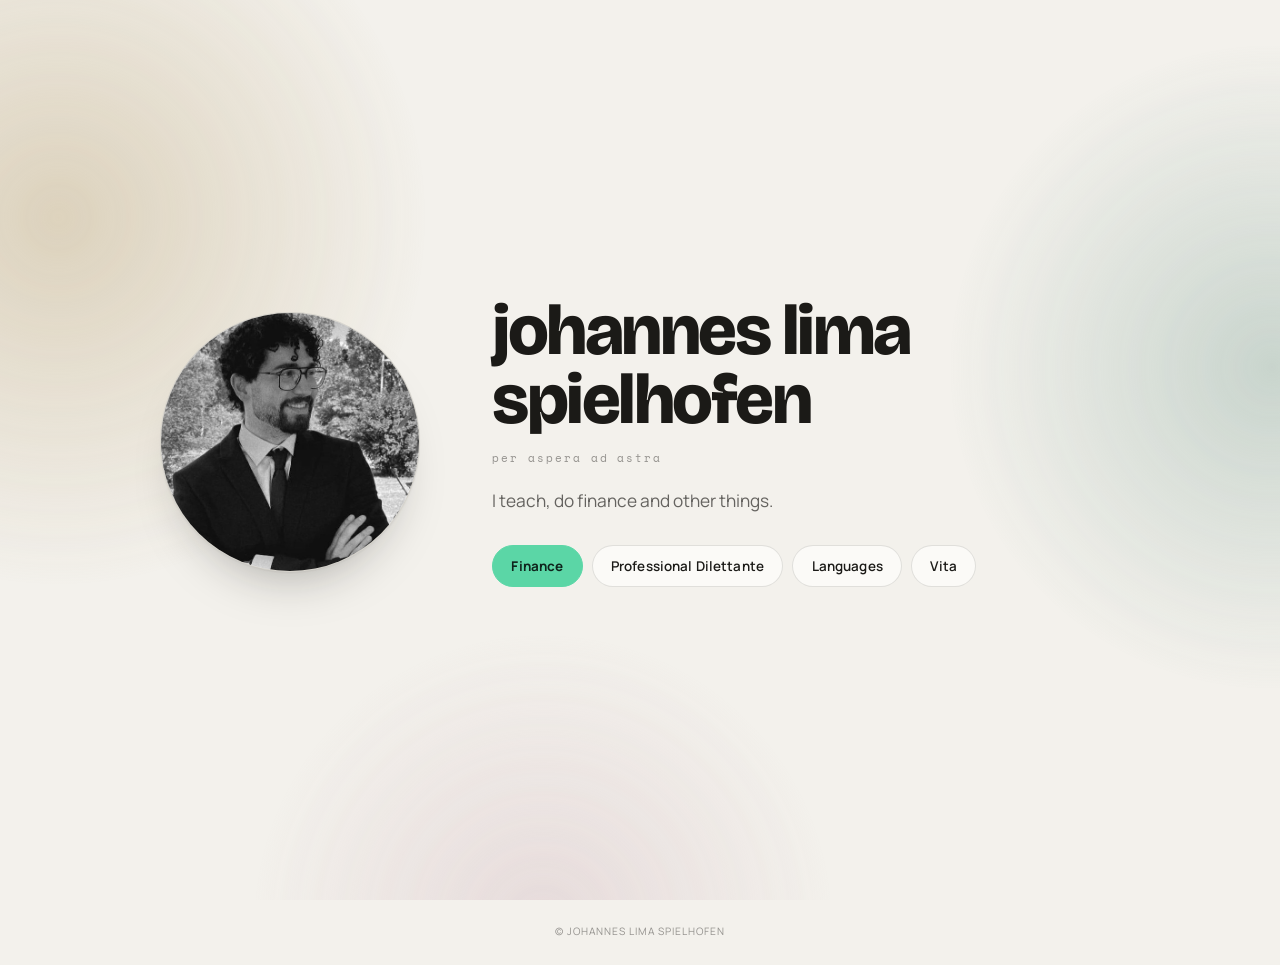
==== commit 0864f38b: "Shorter copy in Finance and the Bandwidth card Co-Authored-By: Claude Opus 5.5 <noreply@anthropic.co" ====
--- a/index.html
+++ b/index.html
@@ -59,7 +59,7 @@
      ═══════════════════════════════════════════════════════ -->
 <div id="sec-finance" class="hub-section">
   <div class="hub-sec-hdr"><h2 class="hub-sec-title">Finance</h2></div>
-  <div class="hub-sec-intro"><p id="finIntro">These are my current holdings, updated periodically. Live prices are cross-referenced from Yahoo Finance, Hyperliquid and Stooq; values are converted into a EUR book and the wheel is sized by market value, with the centre of the donut showing the running unrealised P/L.</p></div>
+  <div class="hub-sec-intro"><p id="finIntro">Current holdings, updated periodically.</p></div>
 
   <div class="fin-subnav" role="tablist">
     <button class="fin-pill active" data-view="fin-holdings" role="tab">Current Holdings</button>
@@ -292,7 +292,7 @@
           </tr>
         </tbody>
       </table>
-      <div class="macro-foot">All values manually editable — click a cell to override. Policy-rate cell shows multi-rate frameworks where applicable (ECB MRO/DFR, China MLF/LPR, Brazil SELIC).</div>
+      <div class="macro-foot">Click a cell to override.</div>
     </div>
   </div>
 
@@ -387,17 +387,7 @@
       <div class="hub-card">
         <h3>Building Bandwidth</h3>
         <div class="hub-card-meta">Exam English · C1, C2, IELTS, TOEFL</div>
-        <p>Independent exam preparation for German-speaking candidates, built from my own way to the Cambridge C2. Opening soon. <a href="https://lima-spielhofen.com/bandwidth-web/" target="_blank" rel="noopener">Visit Bandwidth →</a></p>
-      </div>
-      <div class="hub-card">
-        <h3>Building the Sheet Cheater App</h3>
-        <div class="hub-card-meta">Piano · real-time note-to-notation</div>
-        <p>Tool for piano learners that annotates sheet music from PDFs or photographs. On iOS and in the browser. <a href="https://sheetcheater.lima-spielhofen.com" target="_blank" rel="noopener">Open SheetCheater →</a></p>
-      </div>
-      <div class="hub-card">
-        <h3>Building a property calculator</h3>
-        <div class="hub-card-meta">Buy-to-let · does the rent carry the loan?</div>
-        <p>Calculator for flats in Bavaria: purchase costs, several loans, tax and a 30-year projection. <a href="https://immobilienrechner.lima-spielhofen.com" target="_blank" rel="noopener">Open calculator →</a></p>
+        <p>Exam English prep. Opening soon. <a href="https://lima-spielhofen.com/bandwidth-web/" target="_blank" rel="noopener">Visit Bandwidth →</a></p>
       </div>
       <div class="hub-card">
         <h3>Presenting a personal hub</h3>
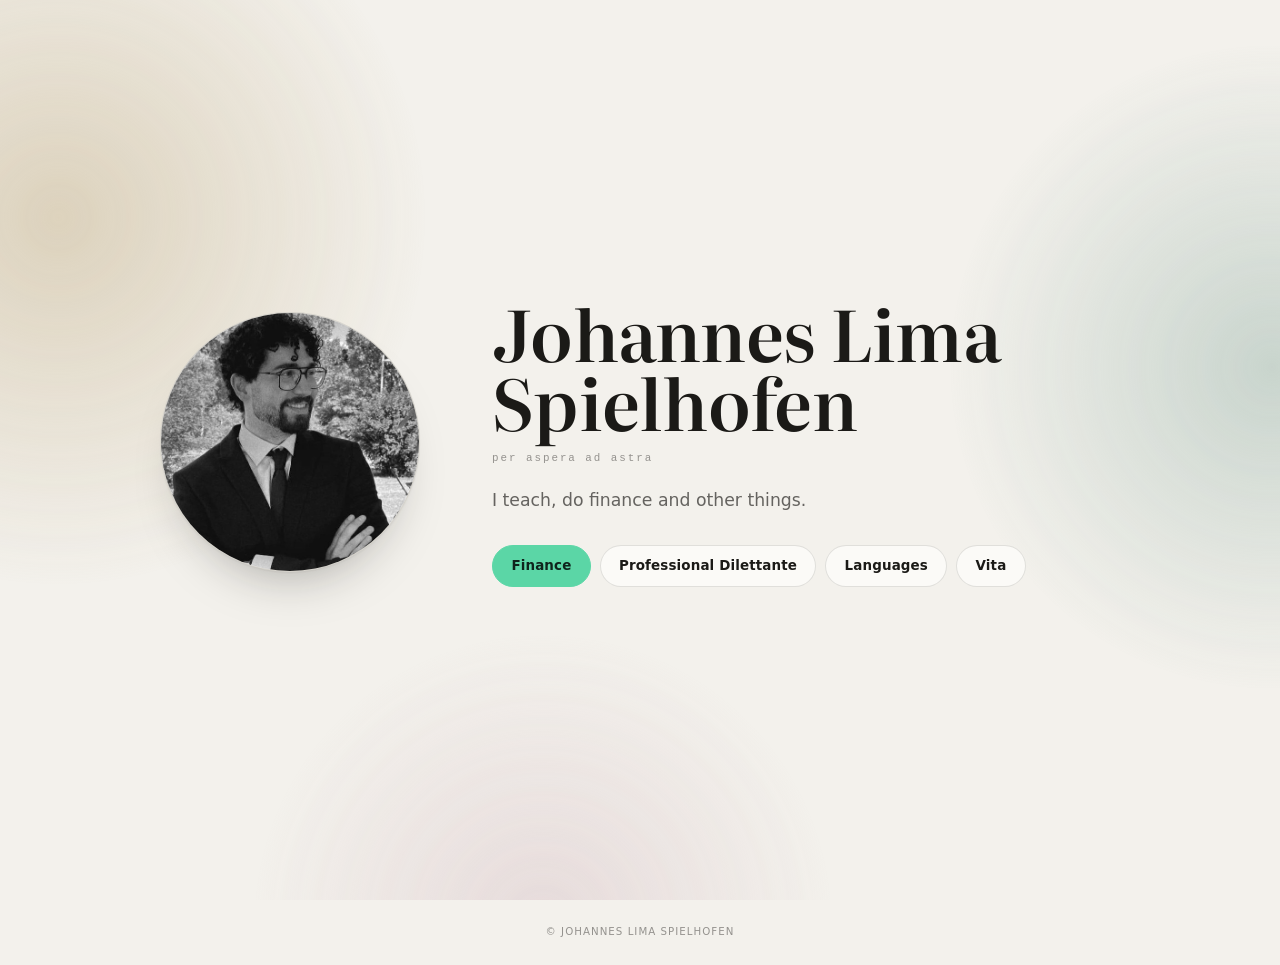
==== commit 2978c5e5: "Fonts: Literata for headings, the system font for text and numbers Co-Authored-By: Claude Opus 5.5 <" ====
--- a/index.html
+++ b/index.html
@@ -9,7 +9,7 @@
   <link rel="preconnect" href="https://fonts.googleapis.com">
   <link rel="preconnect" href="https://fonts.gstatic.com" crossorigin>
   <link rel="preload" as="image" href="profile.jpg">
-  <link href="https://fonts.googleapis.com/css2?family=Bricolage+Grotesque:wght@800&family=Manrope:wght@400;500;600;700&family=Space+Mono:wght@400;700&display=swap" rel="stylesheet">
+  <link href="https://fonts.googleapis.com/css2?family=Literata:opsz,wght@7..72,500;7..72,600;7..72,700&display=swap" rel="stylesheet">
   <link rel="stylesheet" href="css/site.css?v=20261014c">
 </head>
 <body>
--- a/css/site.css
+++ b/css/site.css
@@ -20,9 +20,9 @@
   --green:#0e8a5f;  --green-soft:#5bd6a6;
   --yellow:#a8670f; --yellow-soft:#e9b867;
   --red:#b4403a;    --red-soft:#ef9690;
-  --serif:'Bricolage Grotesque','Manrope',system-ui,sans-serif; /* display face; the variable name is historical */
-  --sans:'Manrope',system-ui,-apple-system,'Segoe UI',sans-serif;
-  --mono:'Space Mono',ui-monospace,Menlo,Consolas,monospace;
+  --serif:'Literata',Georgia,'Times New Roman',serif; /* display face */
+  --sans:system-ui,-apple-system,'Segoe UI',Roboto,'Helvetica Neue',Arial,sans-serif;
+  --mono:ui-monospace,'SF Mono',Menlo,Consolas,monospace;
   --radius:16px; --radius-sm:10px;
   --shadow:0 1px 2px rgba(27,26,23,.04),0 10px 30px -18px rgba(27,26,23,.18);
   --photo:260px;
@@ -93,7 +93,7 @@
 .hub-home .photo-wrap.rise{animation:rise .9s cubic-bezier(.2,.7,.2,1) forwards,hover-photo 7s ease-in-out 1s infinite}
 @keyframes rise{from{opacity:0;translate:0 14px}to{opacity:1;translate:0 0}}
 .profile-name{
-  font-family:var(--serif);font-weight:800;line-height:.98;letter-spacing:-.035em;text-transform:lowercase;
+  font-family:var(--serif);font-weight:600;line-height:.98;letter-spacing:-.01em;
   font-size:clamp(2.6rem,6vw,4.4rem);
 }
 .tagline{
@@ -135,7 +135,7 @@
   padding:.35rem .8rem;border-radius:999px;border:1px solid var(--line);background:var(--surface);cursor:pointer;
 }
 .hub-back-btn:hover{border-color:var(--ink)}
-.hub-topbar-title{font-family:var(--serif);font-size:1.05rem;font-weight:800;letter-spacing:-.03em;text-transform:lowercase}
+.hub-topbar-title{font-family:var(--serif);font-size:1.05rem;font-weight:600;letter-spacing:-.01em;}
 .hub-topbar-nav{margin-left:auto;display:flex;gap:.15rem}
 .hub-topbar-nav a{font-size:.72rem;color:var(--ink-3);text-decoration:none;padding:.3rem .55rem;border-radius:6px}
 .hub-topbar-nav a:hover{color:var(--ink);background:var(--surface-2)}
@@ -145,7 +145,7 @@
 .hub-section.active{display:block}
 .wrap{max-width:1120px;width:94vw;margin:0 auto}
 .hub-sec-hdr{max-width:1120px;width:94vw;margin:0 auto;padding:2.6rem 0 .3rem}
-.hub-sec-title{font-family:var(--serif);font-weight:800;letter-spacing:-.035em;text-transform:lowercase;font-size:clamp(2rem,4vw,2.8rem);line-height:1.05}
+.hub-sec-title{font-family:var(--serif);font-weight:600;letter-spacing:-.01em;font-size:clamp(2rem,4vw,2.8rem);line-height:1.05}
 .hub-sec-intro{max-width:1120px;width:94vw;margin:0 auto;padding:.4rem 0 1.4rem}
 .hub-sec-intro p{font-size:.98rem;line-height:1.65;color:var(--ink-2);max-width:64ch}
 .hub-sec-body{max-width:1120px;width:94vw;margin:0 auto;padding-bottom:4rem}
@@ -156,7 +156,7 @@
   position:relative;background:var(--surface);border:1px solid var(--line);border-radius:var(--radius);
   box-shadow:var(--shadow);padding:1.4rem 1.5rem 1.35rem;
 }
-.hub-card h3{font-family:var(--serif);font-size:1.4rem;font-weight:800;letter-spacing:-.03em;line-height:1.15;margin-bottom:.15rem}
+.hub-card h3{font-family:var(--serif);font-size:1.4rem;font-weight:600;letter-spacing:-.01em;line-height:1.15;margin-bottom:.15rem}
 .hub-card-meta{font-size:.7rem;font-weight:500;letter-spacing:.1em;text-transform:uppercase;color:var(--ink-3);margin-bottom:.6rem}
 .hub-card p{font-size:.92rem;line-height:1.6;color:var(--ink-2)}
 .hub-card-with-cert{padding-right:1.5rem}
@@ -177,7 +177,7 @@
   background:var(--surface);border:1px solid var(--line);border-radius:var(--radius);box-shadow:var(--shadow);margin-bottom:.7rem;
 }
 .vita-entry-date{font-size:.72rem;font-weight:500;letter-spacing:.06em;text-transform:uppercase;color:var(--ink-3);padding-top:.35rem;white-space:nowrap}
-.vita-entry h4{font-family:var(--serif);font-size:1.25rem;font-weight:800;letter-spacing:-.03em;line-height:1.15}
+.vita-entry h4{font-family:var(--serif);font-size:1.25rem;font-weight:600;letter-spacing:-.01em;line-height:1.15}
 .vita-entry-inst{font-size:.78rem;color:var(--ink-3);margin:.15rem 0 .4rem}
 .vita-entry p{font-size:.92rem;line-height:1.6;color:var(--ink-2)}
 
@@ -214,7 +214,7 @@
 .hold-pie .hold-pie-slice:hover{opacity:1}
 .hold-pie-center{position:absolute;inset:0;display:flex;flex-direction:column;align-items:center;justify-content:center;pointer-events:none}
 .hold-pie-center-lbl{font-size:.58rem;font-weight:600;letter-spacing:.18em;text-transform:uppercase;color:var(--ink-3)}
-.hold-pie-center-val{font-family:var(--serif);font-size:1.9rem;font-weight:800;letter-spacing:-.03em;margin-top:.05rem;font-variant-numeric:tabular-nums}
+.hold-pie-center-val{font-family:var(--serif);font-size:1.9rem;font-weight:600;letter-spacing:-.01em;margin-top:.05rem;font-variant-numeric:tabular-nums}
 .hold-pie-center-sub{font-size:.6rem;letter-spacing:.1em;text-transform:uppercase;color:var(--ink-3);margin-top:.2rem}
 .hold-legend{display:flex;flex-direction:column;gap:.15rem}
 .hold-legend-item{display:grid;grid-template-columns:12px 1fr auto auto;gap:.7rem;align-items:center;padding:.38rem .55rem;border-radius:8px;transition:background .15s ease}
@@ -246,7 +246,7 @@
 .gp{background:var(--surface);border:1px solid var(--line);border-radius:var(--radius);box-shadow:var(--shadow);padding:1.1rem 1.3rem;margin-bottom:.9rem}
 
 .hdr{display:flex;align-items:center;justify-content:space-between;flex-wrap:wrap;gap:.5rem;margin-bottom:.5rem}
-.hdr-title{font-family:var(--serif);font-size:1.4rem;font-weight:800;letter-spacing:-.03em;text-transform:lowercase}
+.hdr-title{font-family:var(--serif);font-size:1.4rem;font-weight:600;letter-spacing:-.01em;}
 .hdr-title em{font-style:normal;color:var(--red)}
 .hdr-r{display:flex;gap:.6rem;align-items:center}
 .yh-badge{font-size:.62rem;color:var(--ink-3);display:flex;align-items:center;gap:5px;letter-spacing:.08em}
@@ -333,7 +333,7 @@
 .oil-section{margin-bottom:.9rem}
 .oil-section .gp{margin-bottom:0}
 .oil-tab-hdr{display:flex;align-items:center;gap:.6rem;margin-bottom:.6rem}
-.oil-tab-hdr h2{font-family:var(--serif);font-size:1.3rem;font-weight:800;letter-spacing:-.03em;text-transform:lowercase}
+.oil-tab-hdr h2{font-family:var(--serif);font-size:1.3rem;font-weight:600;letter-spacing:-.01em;}
 .oil-tab-hdr h2 em{font-style:normal;color:var(--yellow)}
 .oil-badge{font-size:.58rem;font-weight:600;letter-spacing:.1em;color:var(--ink-3);border:1px solid var(--line);border-radius:999px;padding:2px 8px}
 .oil-grid{display:grid;grid-template-columns:1fr 1fr;gap:1.4rem}
@@ -393,7 +393,7 @@
 .m7-modal-close{position:absolute;top:.7rem;right:.8rem;width:32px;height:32px;border:none;background:var(--surface-2);border-radius:50%;font-size:1.1rem;cursor:pointer;line-height:1}
 .m7-modal-close:hover{background:var(--surface-3)}
 .m7-modal-hdr{display:flex;align-items:baseline;justify-content:space-between;flex-wrap:wrap;gap:.6rem;margin-bottom:.4rem;padding-right:2.5rem}
-.m7-modal-tk{font-family:var(--serif);font-size:1.7rem;font-weight:600;letter-spacing:-.02em}
+.m7-modal-tk{font-family:var(--serif);font-size:1.7rem;font-weight:600;letter-spacing:-.01em}
 .m7-modal-px{font-size:1.4rem;font-weight:600;font-variant-numeric:tabular-nums}
 .m7-modal-px.up{color:var(--green)}.m7-modal-px.down{color:var(--red)}
 .m7-modal-meta{font-size:.72rem;color:var(--ink-3)}
